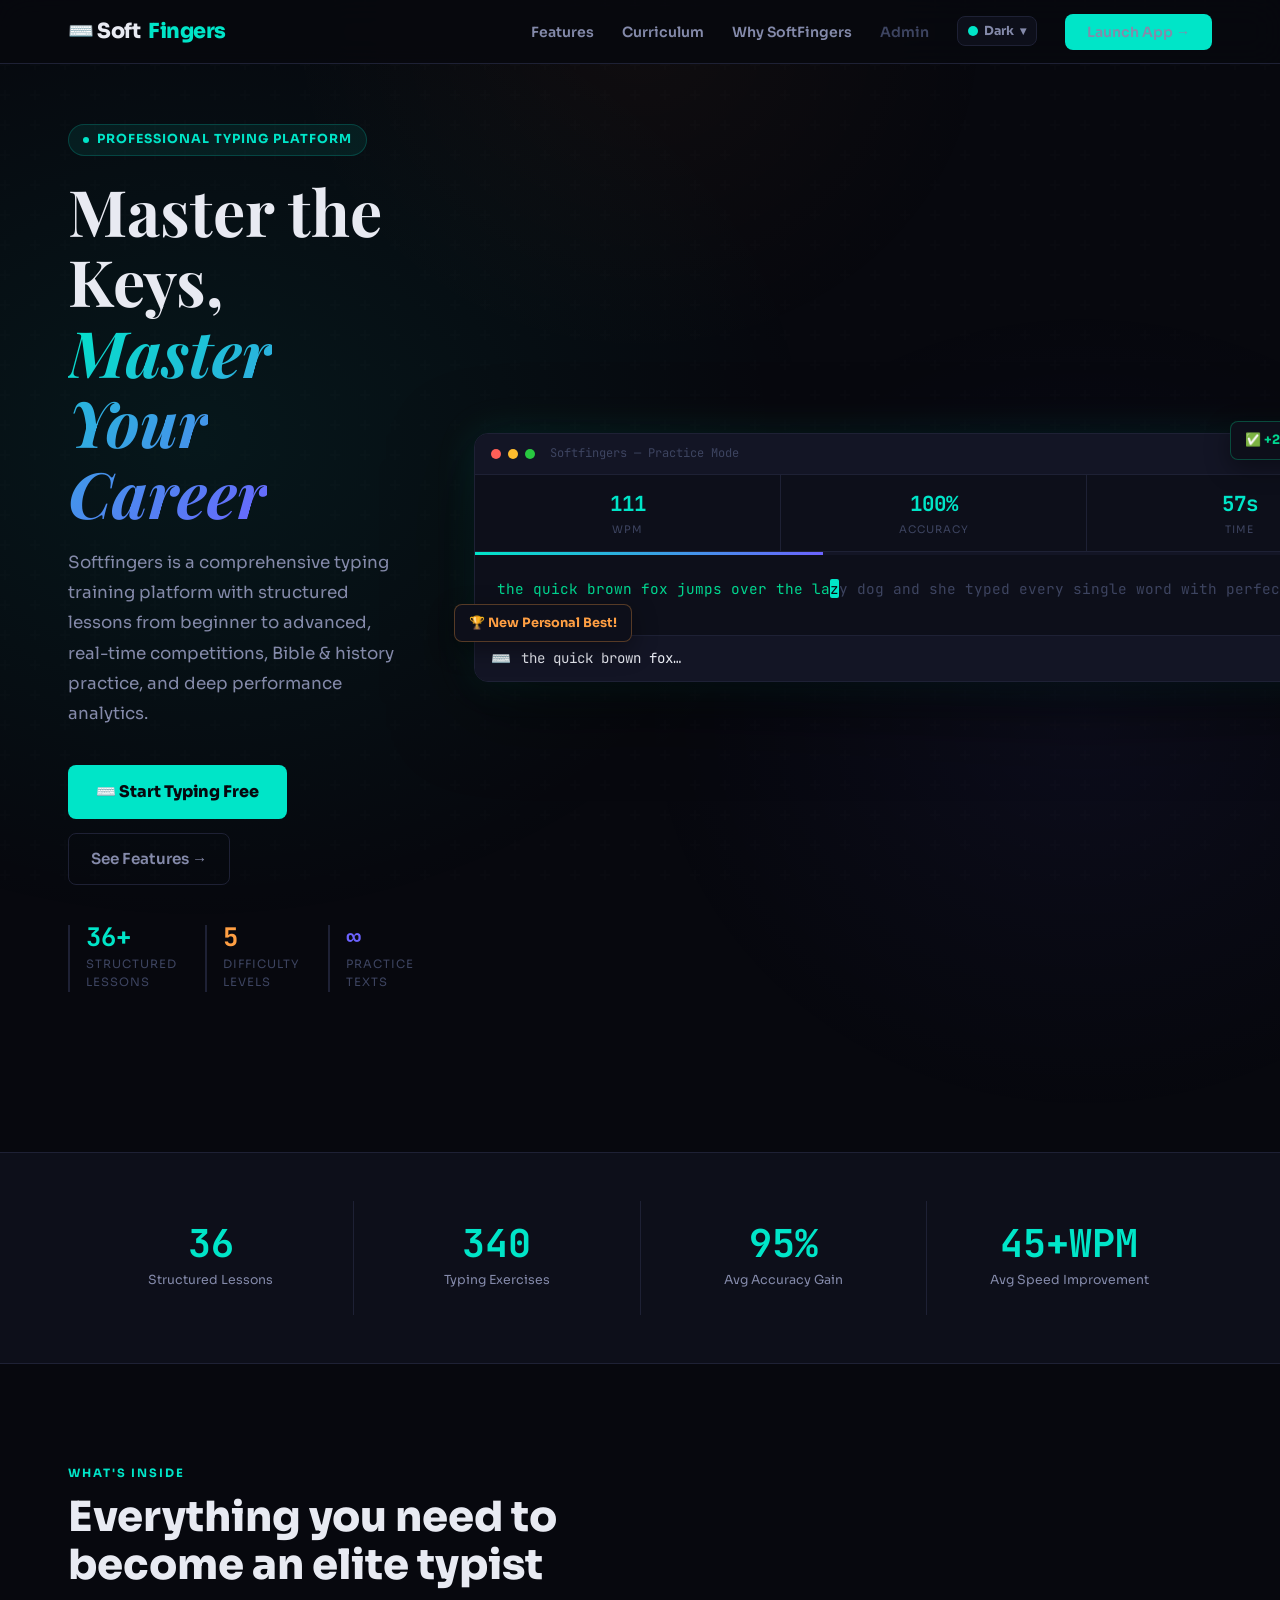
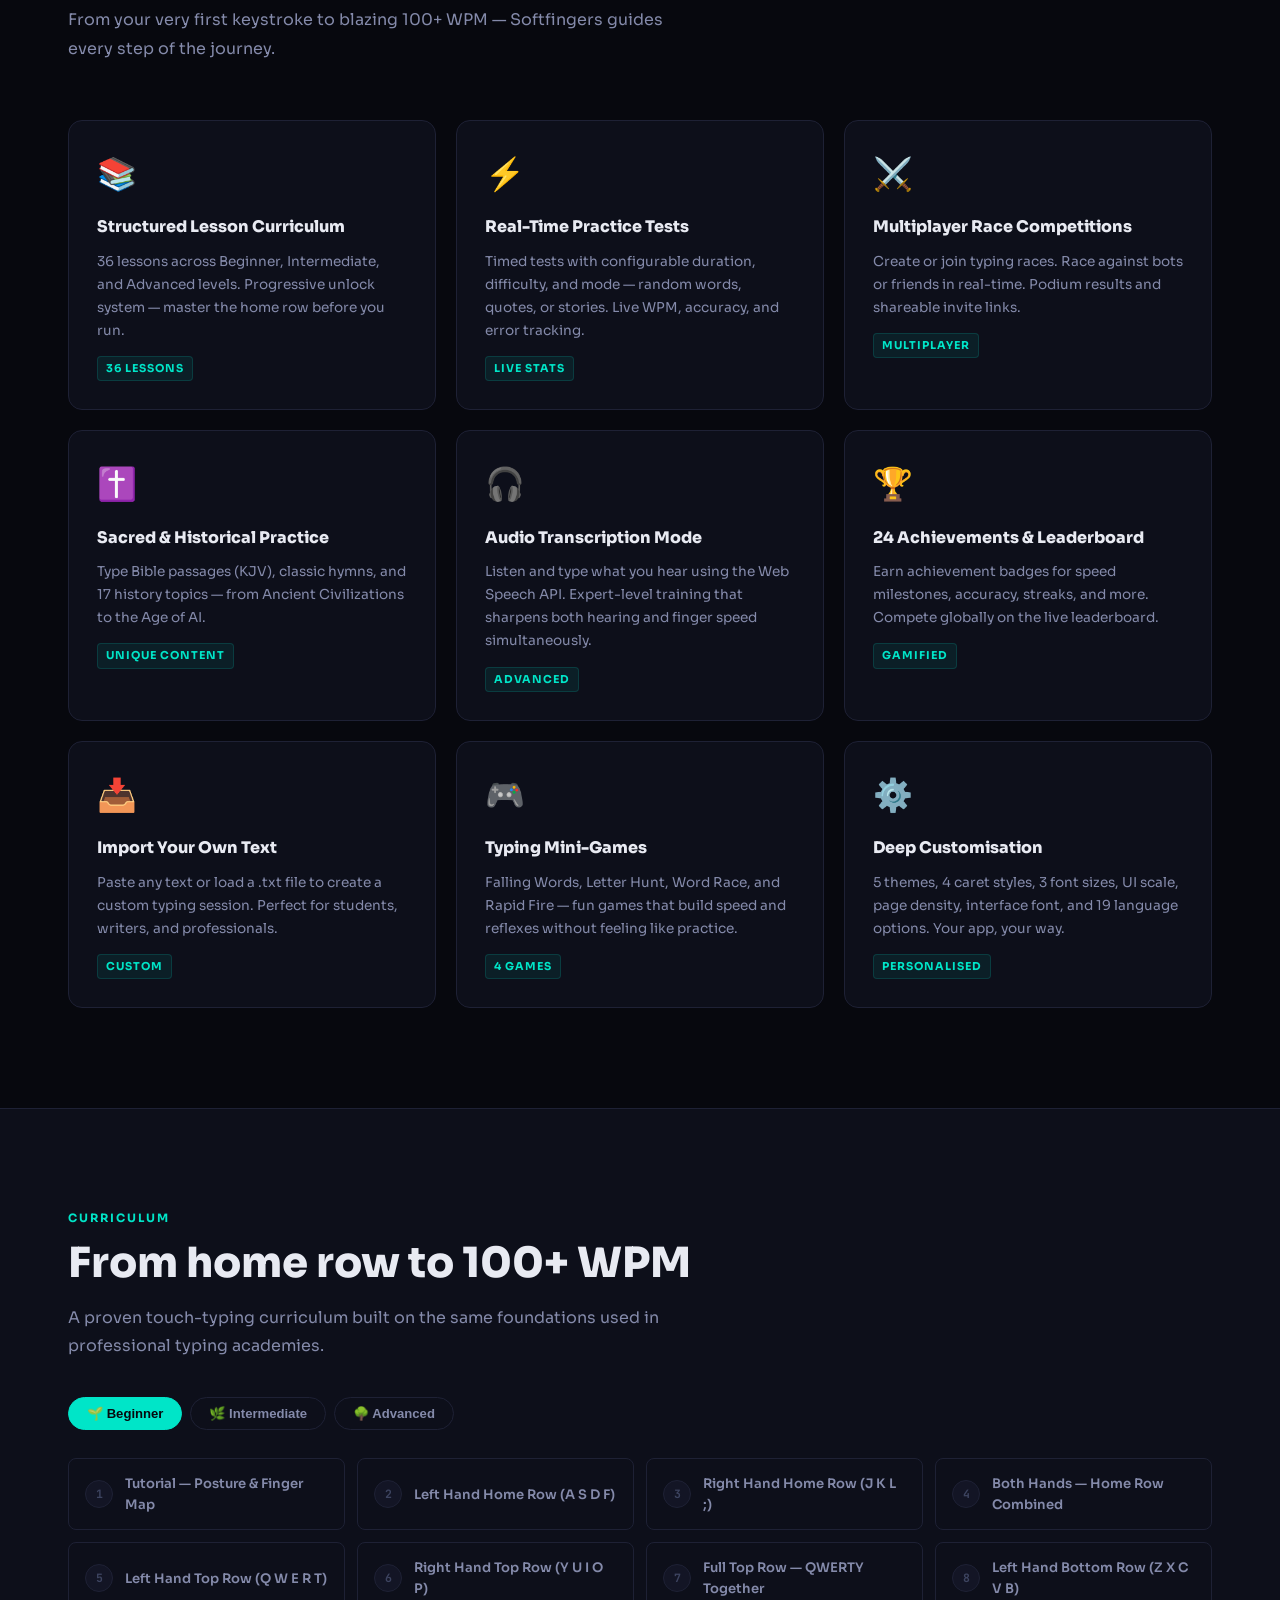
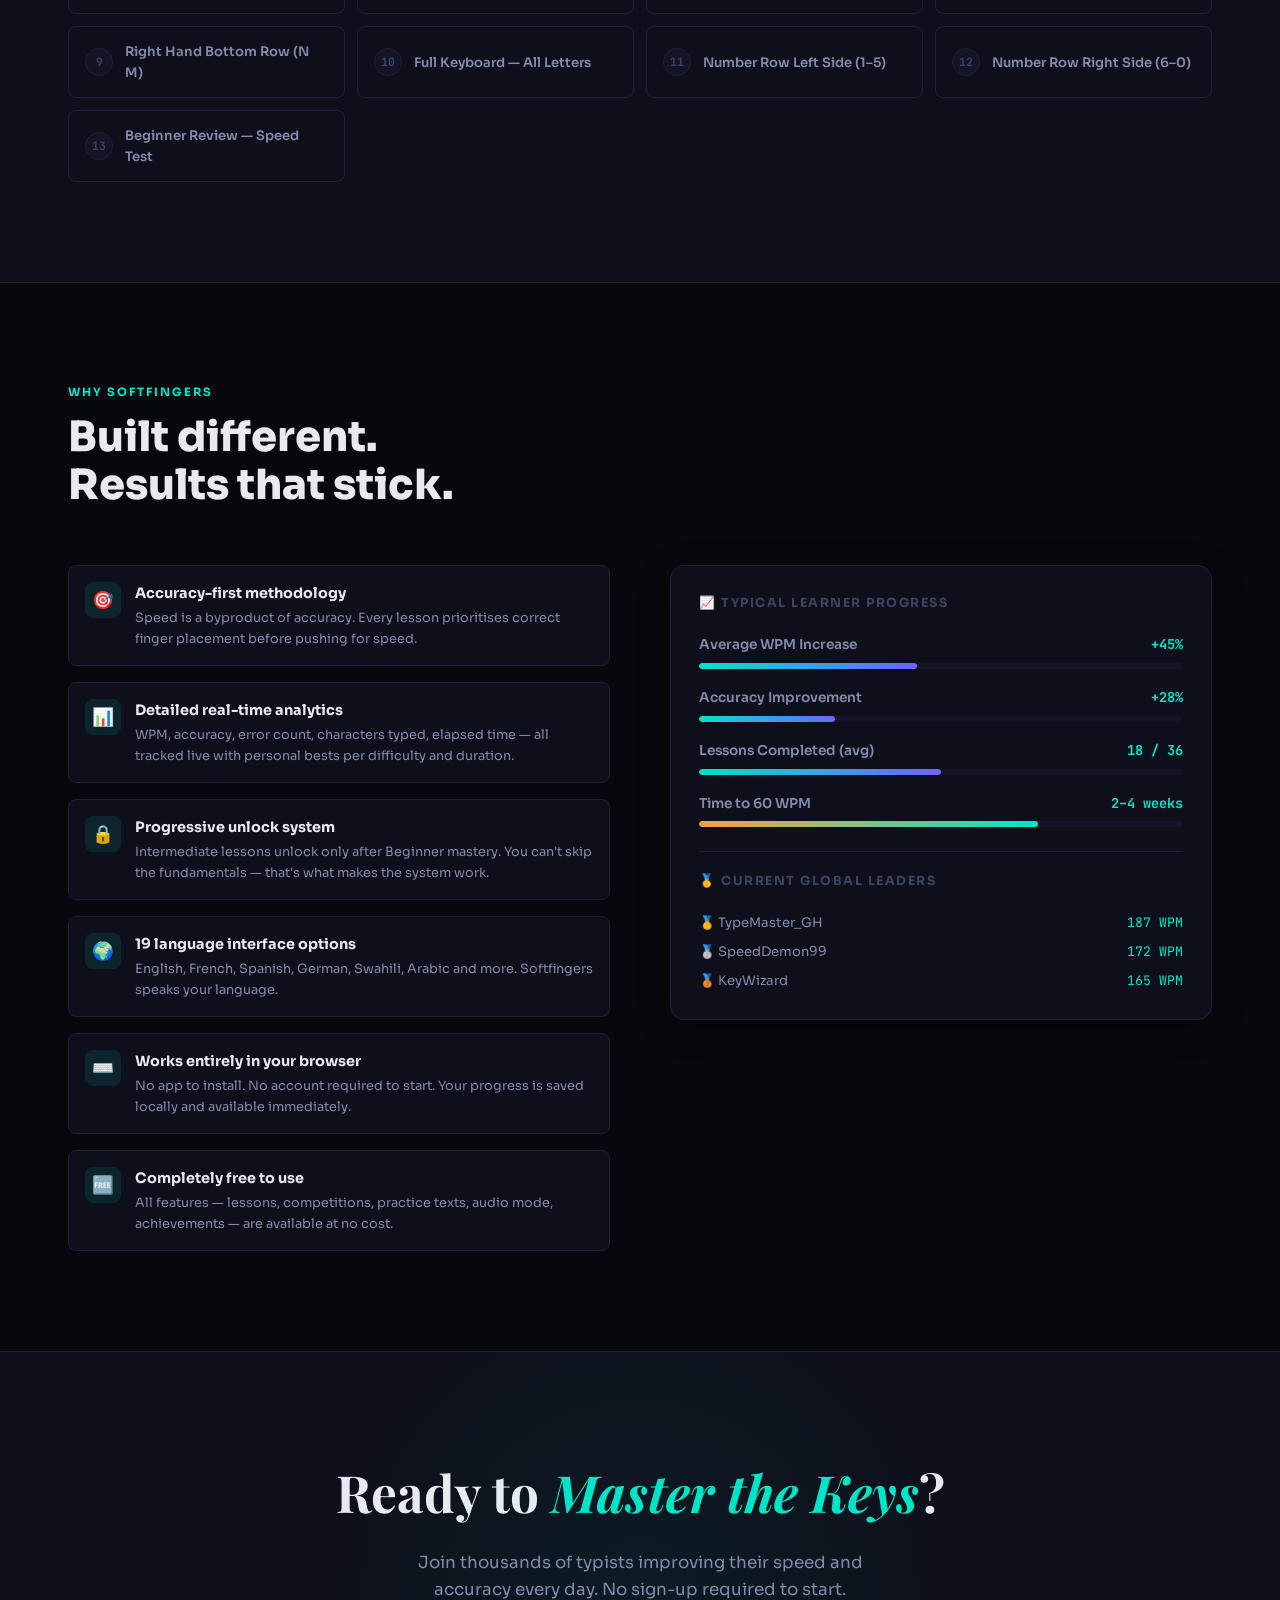
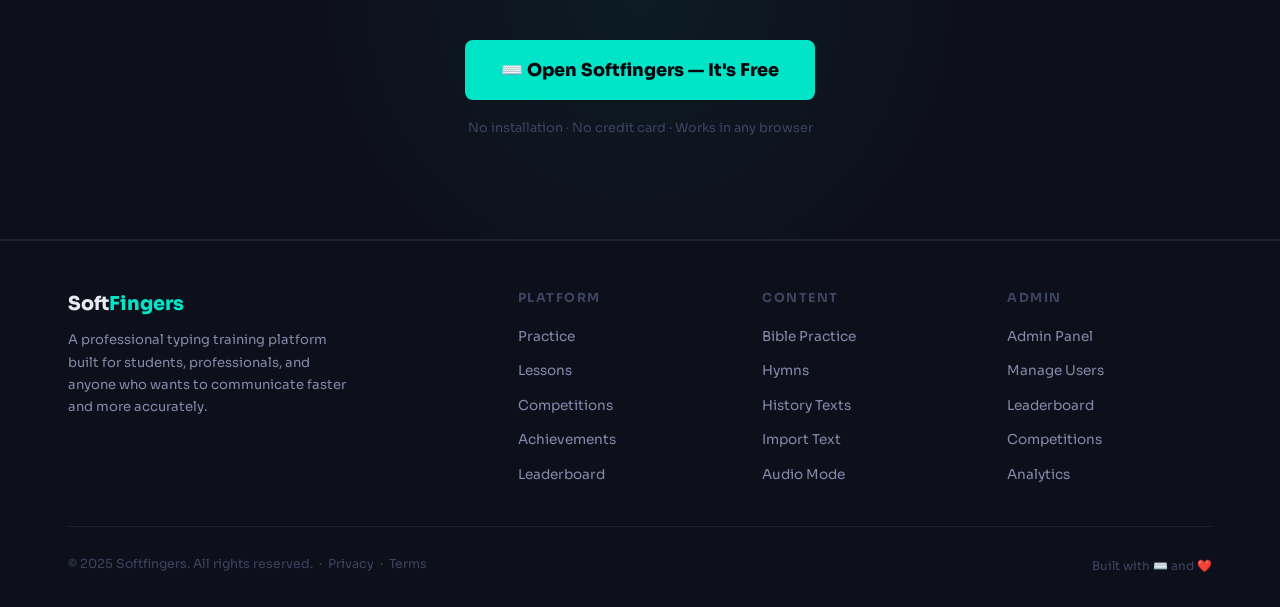
==== index.html @ f578245c "update index.html" ====
<!DOCTYPE html>
<html lang="en">
<head>
<meta charset="UTF-8">
<meta name="viewport" content="width=device-width, initial-scale=1.0">
<title>Softfingers — Master the Keys</title>
<meta name="description" content="Softfingers is a professional typing training platform with structured lessons, real-time competitions, Bible and history practice, and detailed analytics.">
<link rel="preconnect" href="https://fonts.googleapis.com">
<link rel="preconnect" href="https://fonts.gstatic.com" crossorigin>
<link href="https://fonts.googleapis.com/css2?family=JetBrains+Mono:wght@300;400;700&family=Sora:wght@300;400;600;700;800;900&family=Playfair+Display:ital,wght@0,700;1,700&display=swap" rel="stylesheet">

 <!-- Social sharing -->
  <meta property="og:title" content="SoftFingers - Professional Typing Assessment Platform">
  <meta property="og:description" content="Softfingers is a professional typing training platform with structured lessons, real-time competitions, Bible and history practice, and detailed analytics.">
  <meta property="og:type" content="website">
  <meta property="og:url" content="https://softfingers-typing.web.app/">
<style>
/* ── Reset & Variables ── */
*, *::before, *::after { box-sizing: border-box; margin: 0; padding: 0; }

:root {
  --bg:       #07080e;
  --bg2:      #0d0f1a;
  --bg3:      #131525;
  --border:   #1e2135;
  --text:     #e8eaf2;
  --text2:    #848aaa;
  --text3:    #3d4460;
  --accent:   #00e5c8;
  --accent2:  #ff9f43;
  --accent3:  #6c63ff;
  --danger:   #ff5f7e;
  --success:  #00d68f;
  --font-ui:  'Sora', sans-serif;
  --font-mono:'JetBrains Mono', monospace;
  --font-disp:'Playfair Display', serif;
  --radius:   14px;
  --radius-sm:8px;
  --glow:     0 0 40px rgba(0,229,200,.12);
  --glow2:    0 0 40px rgba(255,159,67,.12);
}
[data-theme="light"] {
  --bg:#f4f5fb; --bg2:#ffffff; --bg3:#eceef8; --border:#d0d4e8;
  --text:#1a1d2e; --text2:#4a5068; --text3:#9098b8;
  --accent:#00b3a0; --accent2:#e07800; --accent3:#5048cc;
  --glow:0 0 40px rgba(0,179,160,.1);
}
[data-theme="ocean"] {
  --bg:#020d1a; --bg2:#041428; --bg3:#071e38; --border:#0f3560;
  --text:#c8e6ff; --text2:#6ea8d8; --text3:#2e6090;
  --accent:#00cfff; --accent2:#ff7e00; --accent3:#7c3aed;
  --glow:0 0 40px rgba(0,207,255,.15);
}
[data-theme="ember"] {
  --bg:#0f0806; --bg2:#1a0f0a; --bg3:#251510; --border:#3d2218;
  --text:#f5e8d8; --text2:#b8907a; --text3:#6b4535;
  --accent:#ff6b35; --accent2:#ffd166; --accent3:#c77dff;
  --glow:0 0 40px rgba(255,107,53,.15);
}
[data-theme="forest"] {
  --bg:#050d08; --bg2:#0b1810; --bg3:#112218; --border:#1a3825;
  --text:#d8f0e0; --text2:#7aab88; --text3:#3a6645;
  --accent:#39d96a; --accent2:#ffd166; --accent3:#6c63ff;
  --glow:0 0 40px rgba(57,217,106,.12);
}

html { scroll-behavior: smooth; }

body {
  font-family: var(--font-ui);
  background: var(--bg);
  color: var(--text);
  line-height: 1.6;
  overflow-x: hidden;
  /* Ensure body is always visible */
  opacity: 1;
  transition: background .3s, color .3s;
}

/* ── Grid noise texture ── */
body::before {
  content: '';
  position: fixed;
  inset: 0;
  background-image: url("data:image/svg+xml,%3Csvg width='60' height='60' viewBox='0 0 60 60' xmlns='http://www.w3.org/2000/svg'%3E%3Cg fill='none' fill-rule='evenodd'%3E%3Cg fill='%23ffffff' fill-opacity='0.012'%3E%3Cpath d='M36 34v-4h-2v4h-4v2h4v4h2v-4h4v-2h-4zm0-30V0h-2v4h-4v2h4v4h2V6h4V4h-4zM6 34v-4H4v4H0v2h4v4h2v-4h4v-2H6zM6 4V0H4v4H0v2h4v4h2V6h4V4H6z'/%3E%3C/g%3E%3C/g%3E%3C/svg%3E");
  pointer-events: none;
  z-index: 0;
}

/* ── Utility ── */
.container { max-width: 1200px; margin: 0 auto; padding: 0 28px; position: relative; z-index: 1; }
.accent  { color: var(--accent); }
.accent2 { color: var(--accent2); }
.accent3 { color: var(--accent3); }
.mono    { font-family: var(--font-mono); }

/* ── Theme Switcher ── */
.theme-switcher { position: relative; display: flex; align-items: center; }
.theme-switcher-btn {
  display: flex; align-items: center; gap: 6px;
  padding: 6px 10px;
  border-radius: var(--radius-sm);
  border: 1px solid var(--border);
  background: var(--bg2);
  color: var(--text2);
  font-family: var(--font-ui);
  font-size: .78rem; font-weight: 700;
  cursor: pointer; transition: all .2s;
}
.theme-switcher-btn:hover { border-color: var(--accent); color: var(--accent); }
.theme-switcher-dot { width: 10px; height: 10px; border-radius: 50%; background: var(--accent); transition: background .3s; }
.theme-dropdown {
  position: absolute; top: calc(100% + 8px); right: 0;
  background: var(--bg2); border: 1px solid var(--border);
  border-radius: var(--radius); padding: 8px;
  display: none; flex-direction: column; gap: 4px;
  min-width: 150px; box-shadow: 0 16px 40px rgba(0,0,0,.5); z-index: 9999;
}
.theme-dropdown.open { display: flex; }
.theme-option {
  display: flex; align-items: center; gap: 10px;
  padding: 8px 10px; border-radius: var(--radius-sm);
  cursor: pointer; font-size: .82rem; font-weight: 600;
  color: var(--text2); transition: all .15s; border: 1px solid transparent;
}
.theme-option:hover { background: var(--bg3); color: var(--text); }
.theme-option.active { background: rgba(0,229,200,.08); border-color: rgba(0,229,200,.2); color: var(--accent); }
.theme-option-swatch { width: 20px; height: 20px; border-radius: 50%; flex-shrink: 0; border: 2px solid rgba(255,255,255,.1); }

/* ── NAV ── */
nav {
  position: fixed; top: 0; left: 0; right: 0; z-index: 1000;
  height: 64px;
  background: rgba(7,8,14,.88);
  backdrop-filter: blur(16px);
  border-bottom: 1px solid var(--border);
  display: flex; align-items: center;
  transition: background .3s;
}
[data-theme="light"] nav { background: rgba(244,245,251,.9); }

.nav-inner {
  max-width: 1200px; margin: 0 auto; padding: 0 28px;
  width: 100%; display: flex; align-items: center; justify-content: space-between;
}
.nav-logo {
  font-size: 1.3rem; font-weight: 800; letter-spacing: -.5px;
  display: flex; align-items: center; gap: 8px;
  text-decoration: none; color: var(--text);
}
.nav-logo span { color: var(--accent); }
.nav-links { display: flex; align-items: center; gap: 28px; list-style: none; }
.nav-links a { color: var(--text2); text-decoration: none; font-size: .88rem; font-weight: 600; transition: color .2s; }
.nav-links a:hover { color: var(--accent); }
.btn-launch {
  background: var(--accent); color: #07080e;
  border: none; border-radius: var(--radius-sm);
  padding: 9px 22px; font-family: var(--font-ui);
  font-size: .88rem; font-weight: 800;
  cursor: pointer; text-decoration: none;
  transition: all .2s; white-space: nowrap;
}
.btn-launch:hover { background: #00ffdf; box-shadow: 0 0 24px rgba(0,229,200,.4); transform: translateY(-1px); }
.nav-toggle {
  display: none; background: none; border: none;
  color: var(--text); font-size: 1.4rem; cursor: pointer; padding: 6px;
}

/* ── HERO ── */
.hero {
  min-height: 100vh; display: flex; align-items: center;
  padding-top: 64px; position: relative; overflow: hidden;
}
.hero::before {
  content: ''; position: absolute; inset: -100px;
  background:
    radial-gradient(ellipse 70% 60% at 20% 40%, rgba(0,229,200,.07) 0%, transparent 60%),
    radial-gradient(ellipse 50% 50% at 80% 60%, rgba(108,99,255,.06) 0%, transparent 60%),
    radial-gradient(ellipse 40% 40% at 50% 10%, rgba(255,159,67,.04) 0%, transparent 60%);
  animation: gradientShift 12s ease-in-out infinite alternate;
  pointer-events: none;
}
@keyframes gradientShift {
  from { transform: scale(1) translate(0,0); }
  to   { transform: scale(1.1) translate(-2%, 2%); }
}
.hero-content { display: grid; grid-template-columns: 1fr 1fr; gap: 60px; align-items: center; padding: 60px 0; }

.hero-eyebrow {
  display: inline-flex; align-items: center; gap: 8px;
  background: rgba(0,229,200,.08); border: 1px solid rgba(0,229,200,.2);
  border-radius: 20px; padding: 5px 14px;
  font-size: .78rem; font-weight: 700; color: var(--accent);
  letter-spacing: 1px; text-transform: uppercase; margin-bottom: 20px;
}
.hero-eyebrow span { width: 6px; height: 6px; border-radius: 50%; background: var(--accent); animation: pulse 1.5s ease-in-out infinite; }
@keyframes pulse { 0%,100%{opacity:1;transform:scale(1)} 50%{opacity:.5;transform:scale(.7)} }

.hero-title {
  font-family: var(--font-disp); font-size: clamp(2.6rem, 5vw, 4.2rem);
  font-weight: 700; line-height: 1.1; color: var(--text); margin-bottom: 20px;
}
.hero-title em {
  font-style: italic;
  background: linear-gradient(135deg, var(--accent), var(--accent3));
  -webkit-background-clip: text; -webkit-text-fill-color: transparent;
  background-clip: text;
}
.hero-desc { font-size: 1.05rem; color: var(--text2); line-height: 1.8; max-width: 480px; margin-bottom: 36px; }

.hero-actions { display: flex; align-items: center; gap: 14px; flex-wrap: wrap; }
.btn-primary {
  display: inline-flex; align-items: center; gap: 8px;
  background: var(--accent); color: #07080e;
  border-radius: var(--radius-sm); padding: 14px 28px;
  font-family: var(--font-ui); font-size: 1rem; font-weight: 800;
  cursor: pointer; text-decoration: none; transition: all .2s;
  border: none; white-space: nowrap;
}
.btn-primary:hover { background: #00ffdf; box-shadow: 0 0 32px rgba(0,229,200,.35); transform: translateY(-2px); }
.btn-outline {
  display: inline-flex; align-items: center; gap: 8px;
  background: transparent; color: var(--text2);
  border: 1px solid var(--border); border-radius: var(--radius-sm);
  padding: 13px 22px; font-family: var(--font-ui); font-size: .95rem; font-weight: 600;
  cursor: pointer; text-decoration: none; transition: all .2s;
}
.btn-outline:hover { border-color: var(--accent); color: var(--accent); background: rgba(0,229,200,.04); }

.hero-stats { display: flex; gap: 28px; margin-top: 40px; }
.hstat { border-left: 2px solid var(--border); padding-left: 16px; }
.hstat-num { font-family: var(--font-mono); font-size: 1.6rem; font-weight: 700; color: var(--accent); line-height: 1; }
.hstat-lbl { font-size: .72rem; color: var(--text3); text-transform: uppercase; letter-spacing: 1px; margin-top: 4px; }

/* Hero demo card */
.hero-demo { position: relative; }
.demo-card {
  background: var(--bg2); border: 1px solid var(--border);
  border-radius: var(--radius); overflow: hidden;
  box-shadow: 0 24px 80px rgba(0,0,0,.5), var(--glow);
}
.demo-bar { background: var(--bg3); border-bottom: 1px solid var(--border); padding: 10px 16px; display: flex; align-items: center; gap: 7px; }
.demo-dot { width: 10px; height: 10px; border-radius: 50%; }
.demo-dot:nth-child(1) { background: #ff5f57; }
.demo-dot:nth-child(2) { background: #febc2e; }
.demo-dot:nth-child(3) { background: #28c840; }
.demo-title { margin-left: 8px; font-size: .75rem; color: var(--text3); font-family: var(--font-mono); }
.demo-stats { display: grid; grid-template-columns: repeat(3, 1fr); gap: 1px; background: var(--border); border-bottom: 1px solid var(--border); }
.demo-stat { background: var(--bg2); padding: 12px 16px; text-align: center; }
.demo-stat-val { font-family: var(--font-mono); font-size: 1.3rem; font-weight: 700; color: var(--accent); }
.demo-stat-lbl { font-size: .65rem; text-transform: uppercase; letter-spacing: 1px; color: var(--text3); margin-top: 2px; }
.demo-text { padding: 20px 22px 8px; font-family: var(--font-mono); font-size: .9rem; line-height: 1.9; color: var(--text3); min-height: 80px; }
.ch-correct { color: var(--success); }
.ch-wrong   { color: var(--danger); text-decoration: underline; }
.ch-cursor  { color: var(--bg); background: var(--accent); border-radius: 2px; animation: blink .75s step-end infinite; }
@keyframes blink { 0%,100%{opacity:1} 50%{opacity:0} }
.demo-input-row { display: flex; align-items: center; gap: 10px; padding: 10px 16px; background: var(--bg3); border-top: 1px solid var(--border); }
.demo-input-box { flex: 1; background: transparent; border: none; font-family: var(--font-mono); font-size: .88rem; color: var(--text); outline: none; }
.demo-progress { height: 3px; background: var(--bg3); }
.demo-progress-fill { height: 100%; background: linear-gradient(90deg, var(--accent), var(--accent3)); transition: width 1.2s cubic-bezier(.4,0,.2,1); }

/* Floating badges */
.badge-float {
  position: absolute; background: var(--bg2); border: 1px solid var(--border);
  border-radius: var(--radius-sm); padding: 8px 14px;
  display: flex; align-items: center; gap: 8px;
  font-size: .8rem; font-weight: 700; box-shadow: 0 8px 24px rgba(0,0,0,.4);
  animation: floatBadge 3s ease-in-out infinite;
}
.badge-float:nth-child(2) { animation-delay: 1s; animation-direction: reverse; }
@keyframes floatBadge { 0%,100%{transform:translateY(0)} 50%{transform:translateY(-8px)} }
.badge-float-1 { top: -12px; right: -16px; border-color: rgba(0,214,143,.3); color: var(--success); }
.badge-float-2 { bottom: 40px; left: -20px; border-color: rgba(255,159,67,.3); color: var(--accent2); }

/* ── SECTION COMMON ── */
section { padding: 100px 0; position: relative; z-index: 1; }
.section-eyebrow { font-size: .72rem; font-weight: 700; letter-spacing: 2px; text-transform: uppercase; color: var(--accent); margin-bottom: 12px; }
.section-title { font-size: clamp(1.8rem, 3.5vw, 2.6rem); font-weight: 800; color: var(--text); margin-bottom: 16px; line-height: 1.15; }
.section-desc { font-size: 1rem; color: var(--text2); max-width: 600px; line-height: 1.8; }

/* ── STATS BAND ── */
.stats-band { background: var(--bg2); border-top: 1px solid var(--border); border-bottom: 1px solid var(--border); padding: 48px 0; }
.stats-grid { display: grid; grid-template-columns: repeat(4, 1fr); gap: 1px; background: var(--border); }
.stat-block { background: var(--bg2); padding: 24px 32px; text-align: center; }
.stat-block-num { font-family: var(--font-mono); font-size: 2.4rem; font-weight: 700; color: var(--accent); line-height: 1; }
.stat-block-lbl { font-size: .78rem; color: var(--text2); margin-top: 8px; }

/* ── FEATURES ── */
.features-grid { display: grid; grid-template-columns: repeat(3, 1fr); gap: 20px; }
.feature-card {
  background: var(--bg2); border: 1px solid var(--border);
  border-radius: var(--radius); padding: 28px;
  position: relative; overflow: hidden;
  transition: border-color .2s, transform .2s, box-shadow .2s;
}
.feature-card::before { content: ''; position: absolute; top: 0; left: 0; right: 0; height: 2px; opacity: 0; transition: opacity .2s; }
.feature-card:hover { border-color: rgba(0,229,200,.3); transform: translateY(-4px); box-shadow: 0 16px 48px rgba(0,0,0,.4), var(--glow); }
.feature-card:hover::before { opacity: 1; background: linear-gradient(90deg, var(--accent), var(--accent3)); }
.feature-icon { font-size: 2rem; margin-bottom: 14px; display: block; }
.feature-title { font-size: 1rem; font-weight: 800; color: var(--text); margin-bottom: 10px; }
.feature-desc  { font-size: .85rem; color: var(--text2); line-height: 1.7; }
.feature-tag {
  display: inline-block; margin-top: 14px; font-size: .68rem; font-weight: 700;
  letter-spacing: 1px; text-transform: uppercase; color: var(--accent);
  background: rgba(0,229,200,.08); border: 1px solid rgba(0,229,200,.15);
  border-radius: 4px; padding: 3px 8px;
}

/* ── WHY SECTION ── */
.why-grid { display: grid; grid-template-columns: 1fr 1fr; gap: 60px; align-items: start; margin-top: 56px; }
.why-list { list-style: none; display: flex; flex-direction: column; gap: 16px; }
.why-item { display: flex; align-items: flex-start; gap: 14px; padding: 16px; background: var(--bg2); border: 1px solid var(--border); border-radius: var(--radius-sm); transition: border-color .2s; }
.why-item:hover { border-color: rgba(0,229,200,.25); }
.why-icon { width: 36px; height: 36px; border-radius: 8px; display: flex; align-items: center; justify-content: center; font-size: 1.1rem; flex-shrink: 0; background: rgba(0,229,200,.1); }
.why-item-title { font-size: .9rem; font-weight: 700; color: var(--text); margin-bottom: 3px; }
.why-item-desc  { font-size: .8rem; color: var(--text2); line-height: 1.6; }

.perf-card { background: var(--bg2); border: 1px solid var(--border); border-radius: var(--radius); padding: 28px; box-shadow: 0 8px 32px rgba(0,0,0,.3); }
.perf-title { font-size: .78rem; font-weight: 700; text-transform: uppercase; letter-spacing: 1.5px; color: var(--text3); margin-bottom: 20px; }
.perf-metric { margin-bottom: 18px; }
.perf-metric-header { display: flex; justify-content: space-between; align-items: center; margin-bottom: 7px; font-size: .85rem; color: var(--text2); font-weight: 600; }
.perf-metric-val { font-family: var(--font-mono); color: var(--accent); font-weight: 700; }
.perf-bar-bg { height: 6px; background: var(--bg3); border-radius: 3px; overflow: hidden; }
.perf-bar-fill { height: 100%; border-radius: 3px; background: linear-gradient(90deg, var(--accent), var(--accent3)); animation: growBar 1.5s cubic-bezier(.4,0,.2,1) forwards; }
@keyframes growBar { from { width: 0 !important; } }

/* ── CURRICULUM ── */
.curriculum-tabs { display: flex; gap: 8px; margin-bottom: 28px; flex-wrap: wrap; }
.ctab { padding: 8px 18px; border-radius: 20px; border: 1px solid var(--border); background: var(--bg2); color: var(--text2); font-size: .82rem; font-weight: 700; cursor: pointer; transition: all .2s; }
.ctab.active { background: var(--accent); border-color: var(--accent); color: #07080e; }
.ctab:hover:not(.active) { border-color: var(--accent); color: var(--accent); }
.curriculum-grid { display: grid; grid-template-columns: repeat(auto-fill, minmax(220px, 1fr)); gap: 12px; }
.curriculum-item { background: var(--bg2); border: 1px solid var(--border); border-radius: var(--radius-sm); padding: 14px 16px; display: flex; align-items: center; gap: 12px; transition: border-color .15s; }
.curriculum-item:hover { border-color: rgba(0,229,200,.25); }
.ci-num { width: 28px; height: 28px; border-radius: 50%; background: var(--bg3); border: 1px solid var(--border); display: flex; align-items: center; justify-content: center; font-family: var(--font-mono); font-size: .72rem; font-weight: 700; color: var(--text3); flex-shrink: 0; }
.ci-text { font-size: .82rem; color: var(--text2); font-weight: 600; }
.ci-tag { margin-left: auto; font-size: .65rem; padding: 2px 7px; border-radius: 4px; background: var(--bg3); color: var(--text3); flex-shrink: 0; }
.ci-tag.audio { background: rgba(0,229,200,.1); color: var(--accent); }
.ci-tag.game  { background: rgba(108,99,255,.1); color: var(--accent3); }

/* ── CTA ── */
.cta-section { background: var(--bg2); border-top: 1px solid var(--border); border-bottom: 1px solid var(--border); padding: 100px 0; text-align: center; position: relative; overflow: hidden; }
.cta-section::before { content: ''; position: absolute; top: 50%; left: 50%; transform: translate(-50%,-50%); width: 700px; height: 700px; border-radius: 50%; background: radial-gradient(ellipse, rgba(0,229,200,.06) 0%, transparent 70%); pointer-events: none; }
.cta-title { font-family: var(--font-disp); font-size: clamp(2rem, 4vw, 3.2rem); font-weight: 700; margin-bottom: 16px; position: relative; }
.cta-desc { font-size: 1.05rem; color: var(--text2); max-width: 500px; margin: 0 auto 36px; }

/* ── FOOTER ── */
footer { background: var(--bg2); border-top: 1px solid var(--border); padding: 48px 0 32px; position: relative; z-index: 1; }
.footer-inner { display: grid; grid-template-columns: 2fr 1fr 1fr 1fr; gap: 40px; }
.footer-brand-name { font-size: 1.2rem; font-weight: 800; color: var(--text); margin-bottom: 10px; }
.footer-brand-name span { color: var(--accent); }
.footer-brand-desc { font-size: .82rem; color: var(--text2); line-height: 1.7; max-width: 280px; }
.footer-col h4 { font-size: .78rem; font-weight: 700; text-transform: uppercase; letter-spacing: 1.5px; color: var(--text3); margin-bottom: 14px; }
.footer-links { list-style: none; display: flex; flex-direction: column; gap: 9px; }
.footer-links a { color: var(--text2); text-decoration: none; font-size: .85rem; transition: color .2s; }
.footer-links a:hover { color: var(--accent); }
.footer-bottom { display: flex; align-items: center; justify-content: space-between; padding-top: 28px; margin-top: 40px; border-top: 1px solid var(--border); font-size: .78rem; color: var(--text3); }
.footer-copy a { color: var(--text3); text-decoration: none; }
.footer-copy a:hover { color: var(--accent); }

/* ── SCROLL REVEAL ──
   IMPORTANT: starts visible by default (opacity:1) and only animates
   when JS is confirmed running. This prevents content staying hidden
   if JS errors occur or IntersectionObserver fires too early. */
.reveal { opacity: 1; transform: none; transition: opacity .6s ease, transform .6s ease; }
.js-reveal { opacity: 0; transform: translateY(24px); }
.js-reveal.visible { opacity: 1; transform: none; }

/* ── RESPONSIVE ── */
@media(max-width: 1024px) {
  .features-grid { grid-template-columns: repeat(2, 1fr); }
  .footer-inner { grid-template-columns: 1fr 1fr; }
}
@media(max-width: 768px) {
  .hero-content { grid-template-columns: 1fr; gap: 40px; }
  .hero-demo { display: none; }
  .hero-stats { gap: 18px; }
  .hstat-num { font-size: 1.3rem; }
  .stats-grid { grid-template-columns: repeat(2, 1fr); }
  .features-grid { grid-template-columns: 1fr; }
  .why-grid { grid-template-columns: 1fr; }
  .footer-inner { grid-template-columns: 1fr; }
  .footer-bottom { flex-direction: column; gap: 8px; text-align: center; }
  .nav-links { display: none; }
  .nav-toggle { display: block; }
  .nav-links.open {
    display: flex; flex-direction: column;
    position: absolute; top: 64px; left: 0; right: 0;
    background: rgba(7,8,14,.96);
    backdrop-filter: blur(16px);
    border-bottom: 1px solid var(--border);
    padding: 20px 28px; gap: 16px; z-index: 999;
  }
  [data-theme="light"] .nav-links.open { background: rgba(244,245,251,.96); }
}
</style>
</head>
<body>

<!-- NAV -->
<nav>
  <div class="nav-inner">
    <a href="#" class="nav-logo">⌨️ Soft<span>Fingers</span></a>
    <ul class="nav-links" id="nav-links">
      <li><a href="#features">Features</a></li>
      <li><a href="#curriculum">Curriculum</a></li>
      <li><a href="#why">Why SoftFingers</a></li>
      <li><a href="admin.html" style="color:var(--text3)">Admin</a></li>
      <li>
        <div class="theme-switcher" id="theme-switcher">
          <button class="theme-switcher-btn" id="theme-btn" title="Change theme">
            <div class="theme-switcher-dot" id="theme-dot"></div>
            <span id="theme-label">Dark</span> ▾
          </button>
          <div class="theme-dropdown" id="theme-dropdown">
            <div class="theme-option active" data-theme="dark">
              <div class="theme-option-swatch" style="background:linear-gradient(135deg,#08090f,#00e5c8)"></div> Dark
            </div>
            <div class="theme-option" data-theme="light">
              <div class="theme-option-swatch" style="background:linear-gradient(135deg,#f4f5fb,#00b3a0)"></div> Light
            </div>
            <div class="theme-option" data-theme="ocean">
              <div class="theme-option-swatch" style="background:linear-gradient(135deg,#020d1a,#00cfff)"></div> Ocean
            </div>
            <div class="theme-option" data-theme="ember">
              <div class="theme-option-swatch" style="background:linear-gradient(135deg,#0f0806,#ff6b35)"></div> Ember
            </div>
            <div class="theme-option" data-theme="forest">
              <div class="theme-option-swatch" style="background:linear-gradient(135deg,#050d08,#39d96a)"></div> Forest
            </div>
          </div>
        </div>
      </li>
      <li><a href="softfingers-main.html" class="btn-launch">Launch App →</a></li>
    </ul>
    <button class="nav-toggle" id="nav-toggle" aria-label="Menu">☰</button>
  </div>
</nav>

<!-- HERO -->
<section class="hero">
  <div class="container">
    <div class="hero-content">
      <div>
        <div class="hero-eyebrow"><span></span>Professional Typing Platform</div>
        <h1 class="hero-title">
          Master the Keys,<br>
          <em>Master Your Career</em>
        </h1>
        <p class="hero-desc">
          Softfingers is a comprehensive typing training platform with structured lessons from beginner to advanced, real-time competitions, Bible &amp; history practice, and deep performance analytics.
        </p>
        <div class="hero-actions">
          <a href="softfingers-main.html" class="btn-primary">⌨️ Start Typing Free</a>
          <a href="#features" class="btn-outline">See Features →</a>
        </div>
        <div class="hero-stats">
          <div class="hstat"><div class="hstat-num accent">36+</div><div class="hstat-lbl">Structured Lessons</div></div>
          <div class="hstat"><div class="hstat-num" style="color:var(--accent2)">5</div><div class="hstat-lbl">Difficulty Levels</div></div>
          <div class="hstat"><div class="hstat-num" style="color:var(--accent3)">∞</div><div class="hstat-lbl">Practice Texts</div></div>
        </div>
      </div>
      <div class="hero-demo">
        <div class="badge-float badge-float-1">✅ +24 WPM this week</div>
        <div class="badge-float badge-float-2">🏆 New Personal Best!</div>
        <div class="demo-card">
          <div class="demo-bar">
            <div class="demo-dot"></div><div class="demo-dot"></div><div class="demo-dot"></div>
            <span class="demo-title">Softfingers — Practice Mode</span>
          </div>
          <div class="demo-stats">
            <div class="demo-stat"><div class="demo-stat-val" id="d-wpm">0</div><div class="demo-stat-lbl">WPM</div></div>
            <div class="demo-stat"><div class="demo-stat-val" id="d-acc">100%</div><div class="demo-stat-lbl">Accuracy</div></div>
            <div class="demo-stat"><div class="demo-stat-val" id="d-time">1:00</div><div class="demo-stat-lbl">Time</div></div>
          </div>
          <div class="demo-progress"><div class="demo-progress-fill" id="d-prog" style="width:0%"></div></div>
          <div class="demo-text" id="d-text"></div>
          <div class="demo-input-row">
            <span style="color:var(--text3)">⌨️</span>
            <div class="demo-input-box">the quick brown fox…</div>
          </div>
        </div>
      </div>
    </div>
  </div>
</section>

<!-- STATS BAND -->
<div class="stats-band">
  <div class="container">
    <div class="stats-grid">
      <div class="stat-block reveal"><div class="stat-block-num" data-count="36">36</div><div class="stat-block-lbl">Structured Lessons</div></div>
      <div class="stat-block reveal"><div class="stat-block-num" data-count="340">340</div><div class="stat-block-lbl">Typing Exercises</div></div>
      <div class="stat-block reveal"><div class="stat-block-num accent2" data-count="95" data-suffix="%">95%</div><div class="stat-block-lbl">Avg Accuracy Gain</div></div>
      <div class="stat-block reveal"><div class="stat-block-num accent3" data-count="45" data-suffix="+WPM">45+WPM</div><div class="stat-block-lbl">Avg Speed Improvement</div></div>
    </div>
  </div>
</div>

<!-- FEATURES -->
<section id="features">
  <div class="container">
    <div class="section-eyebrow">What's Inside</div>
    <h2 class="section-title">Everything you need to<br>become an elite typist</h2>
    <p class="section-desc">From your very first keystroke to blazing 100+ WPM — Softfingers guides every step of the journey.</p>
    <div class="features-grid" style="margin-top:56px">
      <div class="feature-card reveal"><span class="feature-icon">📚</span><div class="feature-title">Structured Lesson Curriculum</div><div class="feature-desc">36 lessons across Beginner, Intermediate, and Advanced levels. Progressive unlock system — master the home row before you run.</div><span class="feature-tag">36 Lessons</span></div>
      <div class="feature-card reveal"><span class="feature-icon">⚡</span><div class="feature-title">Real-Time Practice Tests</div><div class="feature-desc">Timed tests with configurable duration, difficulty, and mode — random words, quotes, or stories. Live WPM, accuracy, and error tracking.</div><span class="feature-tag">Live Stats</span></div>
      <div class="feature-card reveal"><span class="feature-icon">⚔️</span><div class="feature-title">Multiplayer Race Competitions</div><div class="feature-desc">Create or join typing races. Race against bots or friends in real-time. Podium results and shareable invite links.</div><span class="feature-tag">Multiplayer</span></div>
      <div class="feature-card reveal"><span class="feature-icon">✝️</span><div class="feature-title">Sacred & Historical Practice</div><div class="feature-desc">Type Bible passages (KJV), classic hymns, and 17 history topics — from Ancient Civilizations to the Age of AI.</div><span class="feature-tag">Unique Content</span></div>
      <div class="feature-card reveal"><span class="feature-icon">🎧</span><div class="feature-title">Audio Transcription Mode</div><div class="feature-desc">Listen and type what you hear using the Web Speech API. Expert-level training that sharpens both hearing and finger speed simultaneously.</div><span class="feature-tag">Advanced</span></div>
      <div class="feature-card reveal"><span class="feature-icon">🏆</span><div class="feature-title">24 Achievements & Leaderboard</div><div class="feature-desc">Earn achievement badges for speed milestones, accuracy, streaks, and more. Compete globally on the live leaderboard.</div><span class="feature-tag">Gamified</span></div>
      <div class="feature-card reveal"><span class="feature-icon">📥</span><div class="feature-title">Import Your Own Text</div><div class="feature-desc">Paste any text or load a .txt file to create a custom typing session. Perfect for students, writers, and professionals.</div><span class="feature-tag">Custom</span></div>
      <div class="feature-card reveal"><span class="feature-icon">🎮</span><div class="feature-title">Typing Mini-Games</div><div class="feature-desc">Falling Words, Letter Hunt, Word Race, and Rapid Fire — fun games that build speed and reflexes without feeling like practice.</div><span class="feature-tag">4 Games</span></div>
      <div class="feature-card reveal"><span class="feature-icon">⚙️</span><div class="feature-title">Deep Customisation</div><div class="feature-desc">5 themes, 4 caret styles, 3 font sizes, UI scale, page density, interface font, and 19 language options. Your app, your way.</div><span class="feature-tag">Personalised</span></div>
    </div>
  </div>
</section>

<!-- CURRICULUM -->
<section id="curriculum" style="background:var(--bg2);border-top:1px solid var(--border);border-bottom:1px solid var(--border)">
  <div class="container">
    <div class="section-eyebrow">Curriculum</div>
    <h2 class="section-title">From home row to 100+ WPM</h2>
    <p class="section-desc">A proven touch-typing curriculum built on the same foundations used in professional typing academies.</p>
    <div class="curriculum-tabs" style="margin-top:36px">
      <button class="ctab active" data-tab="beginner">🌱 Beginner</button>
      <button class="ctab" data-tab="intermediate">🌿 Intermediate</button>
      <button class="ctab" data-tab="advanced">🌳 Advanced</button>
    </div>
    <div class="curriculum-grid" id="curriculum-grid"></div>
  </div>
</section>

<!-- WHY SOFTFINGERS -->
<section id="why">
  <div class="container">
    <div class="section-eyebrow">Why Softfingers</div>
    <h2 class="section-title">Built different.<br>Results that stick.</h2>
    <div class="why-grid">
      <ul class="why-list">
        <li class="why-item reveal"><div class="why-icon">🎯</div><div><div class="why-item-title">Accuracy-first methodology</div><div class="why-item-desc">Speed is a byproduct of accuracy. Every lesson prioritises correct finger placement before pushing for speed.</div></div></li>
        <li class="why-item reveal"><div class="why-icon">📊</div><div><div class="why-item-title">Detailed real-time analytics</div><div class="why-item-desc">WPM, accuracy, error count, characters typed, elapsed time — all tracked live with personal bests per difficulty and duration.</div></div></li>
        <li class="why-item reveal"><div class="why-icon">🔒</div><div><div class="why-item-title">Progressive unlock system</div><div class="why-item-desc">Intermediate lessons unlock only after Beginner mastery. You can't skip the fundamentals — that's what makes the system work.</div></div></li>
        <li class="why-item reveal"><div class="why-icon">🌍</div><div><div class="why-item-title">19 language interface options</div><div class="why-item-desc">English, French, Spanish, German, Swahili, Arabic and more. Softfingers speaks your language.</div></div></li>
        <li class="why-item reveal"><div class="why-icon">⌨️</div><div><div class="why-item-title">Works entirely in your browser</div><div class="why-item-desc">No app to install. No account required to start. Your progress is saved locally and available immediately.</div></div></li>
        <li class="why-item reveal"><div class="why-icon">🆓</div><div><div class="why-item-title">Completely free to use</div><div class="why-item-desc">All features — lessons, competitions, practice texts, audio mode, achievements — are available at no cost.</div></div></li>
      </ul>
      <div class="perf-card reveal">
        <div class="perf-title">📈 Typical Learner Progress</div>
        <div class="perf-metric"><div class="perf-metric-header"><span>Average WPM Increase</span><span class="perf-metric-val">+45%</span></div><div class="perf-bar-bg"><div class="perf-bar-fill" style="width:45%"></div></div></div>
        <div class="perf-metric"><div class="perf-metric-header"><span>Accuracy Improvement</span><span class="perf-metric-val">+28%</span></div><div class="perf-bar-bg"><div class="perf-bar-fill" style="width:28%;animation-delay:.2s"></div></div></div>
        <div class="perf-metric"><div class="perf-metric-header"><span>Lessons Completed (avg)</span><span class="perf-metric-val">18 / 36</span></div><div class="perf-bar-bg"><div class="perf-bar-fill" style="width:50%;animation-delay:.4s"></div></div></div>
        <div class="perf-metric"><div class="perf-metric-header"><span>Time to 60 WPM</span><span class="perf-metric-val">2–4 weeks</span></div><div class="perf-bar-bg"><div class="perf-bar-fill" style="width:70%;animation-delay:.6s;background:linear-gradient(90deg,var(--accent2),var(--accent))"></div></div></div>
        <div style="margin-top:24px;padding-top:20px;border-top:1px solid var(--border)">
          <div class="perf-title">🥇 Current Global Leaders</div>
          <div style="display:flex;flex-direction:column;gap:8px;margin-top:12px">
            <div style="display:flex;justify-content:space-between;font-size:.82rem"><span style="color:var(--text2)">🥇 TypeMaster_GH</span><span class="mono" style="color:var(--accent)">187 WPM</span></div>
            <div style="display:flex;justify-content:space-between;font-size:.82rem"><span style="color:var(--text2)">🥈 SpeedDemon99</span><span class="mono" style="color:var(--accent)">172 WPM</span></div>
            <div style="display:flex;justify-content:space-between;font-size:.82rem"><span style="color:var(--text2)">🥉 KeyWizard</span><span class="mono" style="color:var(--accent)">165 WPM</span></div>
          </div>
        </div>
      </div>
    </div>
  </div>
</section>

<!-- CTA -->
<section class="cta-section">
  <div class="container">
    <h2 class="cta-title">Ready to <em style="font-family:var(--font-disp);font-style:italic;color:var(--accent)">Master the Keys</em>?</h2>
    <p class="cta-desc">Join thousands of typists improving their speed and accuracy every day. No sign-up required to start.</p>
    <a href="softfingers-main.html" class="btn-primary" style="font-size:1.1rem;padding:16px 36px">⌨️ Open Softfingers — It's Free</a>
    <p style="margin-top:18px;font-size:.8rem;color:var(--text3)">No installation · No credit card · Works in any browser</p>
  </div>
</section>

<!-- FOOTER -->
<footer>
  <div class="container">
    <div class="footer-inner">
      <div>
        <div class="footer-brand-name">Soft<span>Fingers</span></div>
        <p class="footer-brand-desc">A professional typing training platform built for students, professionals, and anyone who wants to communicate faster and more accurately.</p>
      </div>
      <div class="footer-col"><h4>Platform</h4><ul class="footer-links"><li><a href="softfingers-main.html">Practice</a></li><li><a href="softfingers-main.html">Lessons</a></li><li><a href="softfingers-main.html">Competitions</a></li><li><a href="softfingers-main.html">Achievements</a></li><li><a href="softfingers-main.html">Leaderboard</a></li></ul></div>
      <div class="footer-col"><h4>Content</h4><ul class="footer-links"><li><a href="softfingers-main.html">Bible Practice</a></li><li><a href="softfingers-main.html">Hymns</a></li><li><a href="softfingers-main.html">History Texts</a></li><li><a href="softfingers-main.html">Import Text</a></li><li><a href="softfingers-main.html">Audio Mode</a></li></ul></div>
      <div class="footer-col"><h4>Admin</h4><ul class="footer-links"><li><a href="admin.html">Admin Panel</a></li><li><a href="admin.html">Manage Users</a></li><li><a href="admin.html">Leaderboard</a></li><li><a href="admin.html">Competitions</a></li><li><a href="admin.html">Analytics</a></li></ul></div>
    </div>
    <div class="footer-bottom">
      <div class="footer-copy">© 2025 Softfingers. All rights reserved. &nbsp;·&nbsp; <a href="#">Privacy</a> &nbsp;·&nbsp; <a href="#">Terms</a></div>
      <div style="color:var(--text3);font-size:.75rem">Built with ⌨️ and ❤️</div>
    </div>
  </div>
</footer>

<script>
// ══════════════════════════════════════════════════════
// All JS wrapped in DOMContentLoaded — guarantees every
// element exists before we touch it
// ══════════════════════════════════════════════════════
document.addEventListener('DOMContentLoaded', function() {
  try { initTheme(); }      catch(e) { console.warn('Theme init failed:', e); }
  try { initNav(); }        catch(e) { console.warn('Nav init failed:', e); }
  try { initCurriculum(); } catch(e) { console.warn('Curriculum init failed:', e); }
  try { initDemo(); }       catch(e) { console.warn('Demo init failed:', e); }
  try { initReveal(); }     catch(e) { console.warn('Reveal init failed:', e); }
  try { initCountUp(); }    catch(e) { console.warn('CountUp init failed:', e); }
});

// ── Theme ──────────────────────────────────────────────
const THEME_META = {
  dark:   { label:'Dark',   dot:'#00e5c8' },
  light:  { label:'Light',  dot:'#00b3a0' },
  ocean:  { label:'Ocean',  dot:'#00cfff' },
  ember:  { label:'Ember',  dot:'#ff6b35' },
  forest: { label:'Forest', dot:'#39d96a' },
};

function setTheme(t) {
  if(!THEME_META[t]) t = 'dark';
  document.documentElement.setAttribute('data-theme', t);
  try { localStorage.setItem('tc_theme', t); } catch(e){}
  const meta = THEME_META[t];
  const dotEl = document.getElementById('theme-dot');
  const lblEl = document.getElementById('theme-label');
  if(dotEl) dotEl.style.background = meta.dot;
  if(lblEl) lblEl.textContent = meta.label;
  document.querySelectorAll('.theme-option').forEach(o =>
    o.classList.toggle('active', o.dataset.theme === t)
  );
  // Close dropdown
  const dd = document.getElementById('theme-dropdown');
  if(dd) dd.classList.remove('open');
}

function initTheme() {
  // Apply saved theme immediately so there's no flash
  let saved = 'dark';
  try { saved = localStorage.getItem('tc_theme') || 'dark'; } catch(e){}
  setTheme(saved);

  // Wire up theme option clicks
  document.querySelectorAll('.theme-option').forEach(opt => {
    opt.addEventListener('click', () => setTheme(opt.dataset.theme));
  });

  // Toggle dropdown
  const btn = document.getElementById('theme-btn');
  const dd  = document.getElementById('theme-dropdown');
  if(btn && dd) {
    btn.addEventListener('click', e => {
      e.stopPropagation();
      dd.classList.toggle('open');
    });
  }

  // Close on outside click
  document.addEventListener('click', e => {
    const sw = document.getElementById('theme-switcher');
    if(sw && !sw.contains(e.target)) {
      const d = document.getElementById('theme-dropdown');
      if(d) d.classList.remove('open');
    }
  });
}

// ── Nav ────────────────────────────────────────────────
function initNav() {
  const toggle = document.getElementById('nav-toggle');
  const links  = document.getElementById('nav-links');
  if(toggle && links) {
    toggle.addEventListener('click', () => links.classList.toggle('open'));
  }
  // Close mobile menu on link click
  if(links) {
    links.querySelectorAll('a').forEach(a => {
      a.addEventListener('click', () => links.classList.remove('open'));
    });
  }
}

// ── Curriculum ─────────────────────────────────────────
const CURR = {
  beginner: [
    {n:1,name:"Tutorial — Posture & Finger Map",tag:""},
    {n:2,name:"Left Hand Home Row (A S D F)",tag:""},
    {n:3,name:"Right Hand Home Row (J K L ;)",tag:""},
    {n:4,name:"Both Hands — Home Row Combined",tag:""},
    {n:5,name:"Left Hand Top Row (Q W E R T)",tag:""},
    {n:6,name:"Right Hand Top Row (Y U I O P)",tag:""},
    {n:7,name:"Full Top Row — QWERTY Together",tag:""},
    {n:8,name:"Left Hand Bottom Row (Z X C V B)",tag:""},
    {n:9,name:"Right Hand Bottom Row (N M)",tag:""},
    {n:10,name:"Full Keyboard — All Letters",tag:""},
    {n:11,name:"Number Row Left Side (1–5)",tag:""},
    {n:12,name:"Number Row Right Side (6–0)",tag:""},
    {n:13,name:"Beginner Review — Speed Test",tag:""}
  ],
  intermediate: [
    {n:1,name:"Shift Key — Capital Letters",tag:""},
    {n:2,name:"Period and Comma",tag:""},
    {n:3,name:"Question Mark and Exclamation",tag:""},
    {n:4,name:"Apostrophes and Contractions",tag:""},
    {n:5,name:"Colon, Semicolon, and Quotes",tag:""},
    {n:6,name:"Brackets, Dashes, and Hyphens",tag:""},
    {n:7,name:"Numbers in Context",tag:""},
    {n:8,name:"Speed Drills — Pangrams",tag:""},
    {n:9,name:"Business and Professional Phrases",tag:""},
    {n:10,name:"Code and Symbols",tag:"game"},
    {n:11,name:"Intermediate Paragraphs",tag:""},
    {n:12,name:"Intermediate Review — Mixed Drill",tag:""}
  ],
  advanced: [
    {n:1,name:"Advanced Vocabulary Drills",tag:""},
    {n:2,name:"Scientific and Technical Writing",tag:""},
    {n:3,name:"Legal and Formal Language",tag:""},
    {n:4,name:"Financial and Business Prose",tag:""},
    {n:5,name:"Speed Paragraphs — 60+ WPM",tag:""},
    {n:6,name:"Literature and Classic Prose",tag:""},
    {n:7,name:"News and Journalism Style",tag:""},
    {n:8,name:"Code — Real Developer Patterns",tag:"game"},
    {n:9,name:"Academic Essay Writing",tag:""},
    {n:10,name:"Medical and Clinical Language",tag:""},
    {n:11,name:"🎧 Audio — Standard Level",tag:"audio"},
    {n:12,name:"🎧 Audio — Advanced Level",tag:"audio"}
  ]
};

let activeTab = 'beginner';
function renderCurriculum() {
  const grid = document.getElementById('curriculum-grid');
  if(!grid) return;
  grid.innerHTML = CURR[activeTab].map(item => `
    <div class="curriculum-item">
      <div class="ci-num">${item.n}</div>
      <div class="ci-text">${item.name}</div>
      ${item.tag ? `<span class="ci-tag ${item.tag}">${item.tag === 'audio' ? '🎧' : '🎮'}</span>` : ''}
    </div>`).join('');
}

function initCurriculum() {
  document.querySelectorAll('.ctab').forEach(btn => {
    btn.addEventListener('click', () => {
      activeTab = btn.dataset.tab;
      document.querySelectorAll('.ctab').forEach(b => b.classList.remove('active'));
      btn.classList.add('active');
      renderCurriculum();
    });
  });
  renderCurriculum();
}

// ── Demo typing animation ──────────────────────────────
function initDemo() {
  const demoWords = "the quick brown fox jumps over the lazy dog and she typed every single word with perfect accuracy";
  const demoTextEl = document.getElementById('d-text');
  const wpmEl  = document.getElementById('d-wpm');
  const timeEl = document.getElementById('d-time');
  const progEl = document.getElementById('d-prog');
  if(!demoTextEl || !wpmEl || !timeEl || !progEl) return;

  let demoPos = 0, demoTime = 60;

  function renderDemo() {
    let html = '';
    for(let i = 0; i < demoWords.length; i++) {
      const ch = demoWords[i] === ' ' ? '&nbsp;' : demoWords[i];
      if(i < demoPos)      html += `<span class="ch-correct">${ch}</span>`;
      else if(i === demoPos) html += `<span class="ch-cursor">${ch}</span>`;
      else                 html += `<span>${ch}</span>`;
    }
    demoTextEl.innerHTML = html;
  }
  renderDemo();

  setInterval(() => {
    if(demoPos < demoWords.length) {
      demoPos++;
      const demoWpm = Math.round(demoPos / 5 / Math.max((60 - demoTime + 1) / 60, 0.01));
      renderDemo();
      wpmEl.textContent = Math.max(0, demoWpm) || 0;
      progEl.style.width = Math.round((demoPos / demoWords.length) * 100) + '%';
    } else {
      demoPos = 0;
      demoTime = 60;
    }
  }, 80);

  setInterval(() => {
    if(demoTime > 0) { demoTime--; timeEl.textContent = demoTime + 's'; }
  }, 1000);
}

// ── Scroll reveal ──────────────────────────────────────
// Add js-reveal class so animation only applies when JS runs.
// This means content is ALWAYS visible without JS (opacity:1 by default).
function initReveal() {
  const items = document.querySelectorAll('.reveal');
  // Mark as JS-enhanced
  items.forEach(el => el.classList.add('js-reveal'));

  if(!('IntersectionObserver' in window)) {
    // No IO support — just show everything
    items.forEach(el => el.classList.add('visible'));
    return;
  }

  const observer = new IntersectionObserver((entries) => {
    entries.forEach(e => {
      if(e.isIntersecting) {
        e.target.classList.add('visible');
        observer.unobserve(e.target);
      }
    });
  }, { threshold: 0.08, rootMargin: '0px 0px -40px 0px' });

  items.forEach(el => observer.observe(el));

  // Safety net: force-show any that are already in viewport
  setTimeout(() => {
    items.forEach(el => {
      const rect = el.getBoundingClientRect();
      if(rect.top < window.innerHeight && rect.bottom > 0) {
        el.classList.add('visible');
      }
    });
  }, 300);
}

// ── Count-up animation ─────────────────────────────────
function initCountUp() {
  if(!('IntersectionObserver' in window)) return;

  const observer = new IntersectionObserver((entries) => {
    entries.forEach(e => {
      if(!e.isIntersecting) return;
      const el     = e.target;
      const target = parseInt(el.dataset.count);
      const suffix = el.dataset.suffix || '';
      if(isNaN(target)) return;
      let current = 0;
      const step = Math.ceil(target / 60);
      const interval = setInterval(() => {
        current = Math.min(current + step, target);
        el.textContent = current + suffix;
        if(current >= target) clearInterval(interval);
      }, 20);
      observer.unobserve(el);
    });
  }, { threshold: 0.5 });

  document.querySelectorAll('[data-count]').forEach(el => observer.observe(el));
}
</script>
</body>
</html>
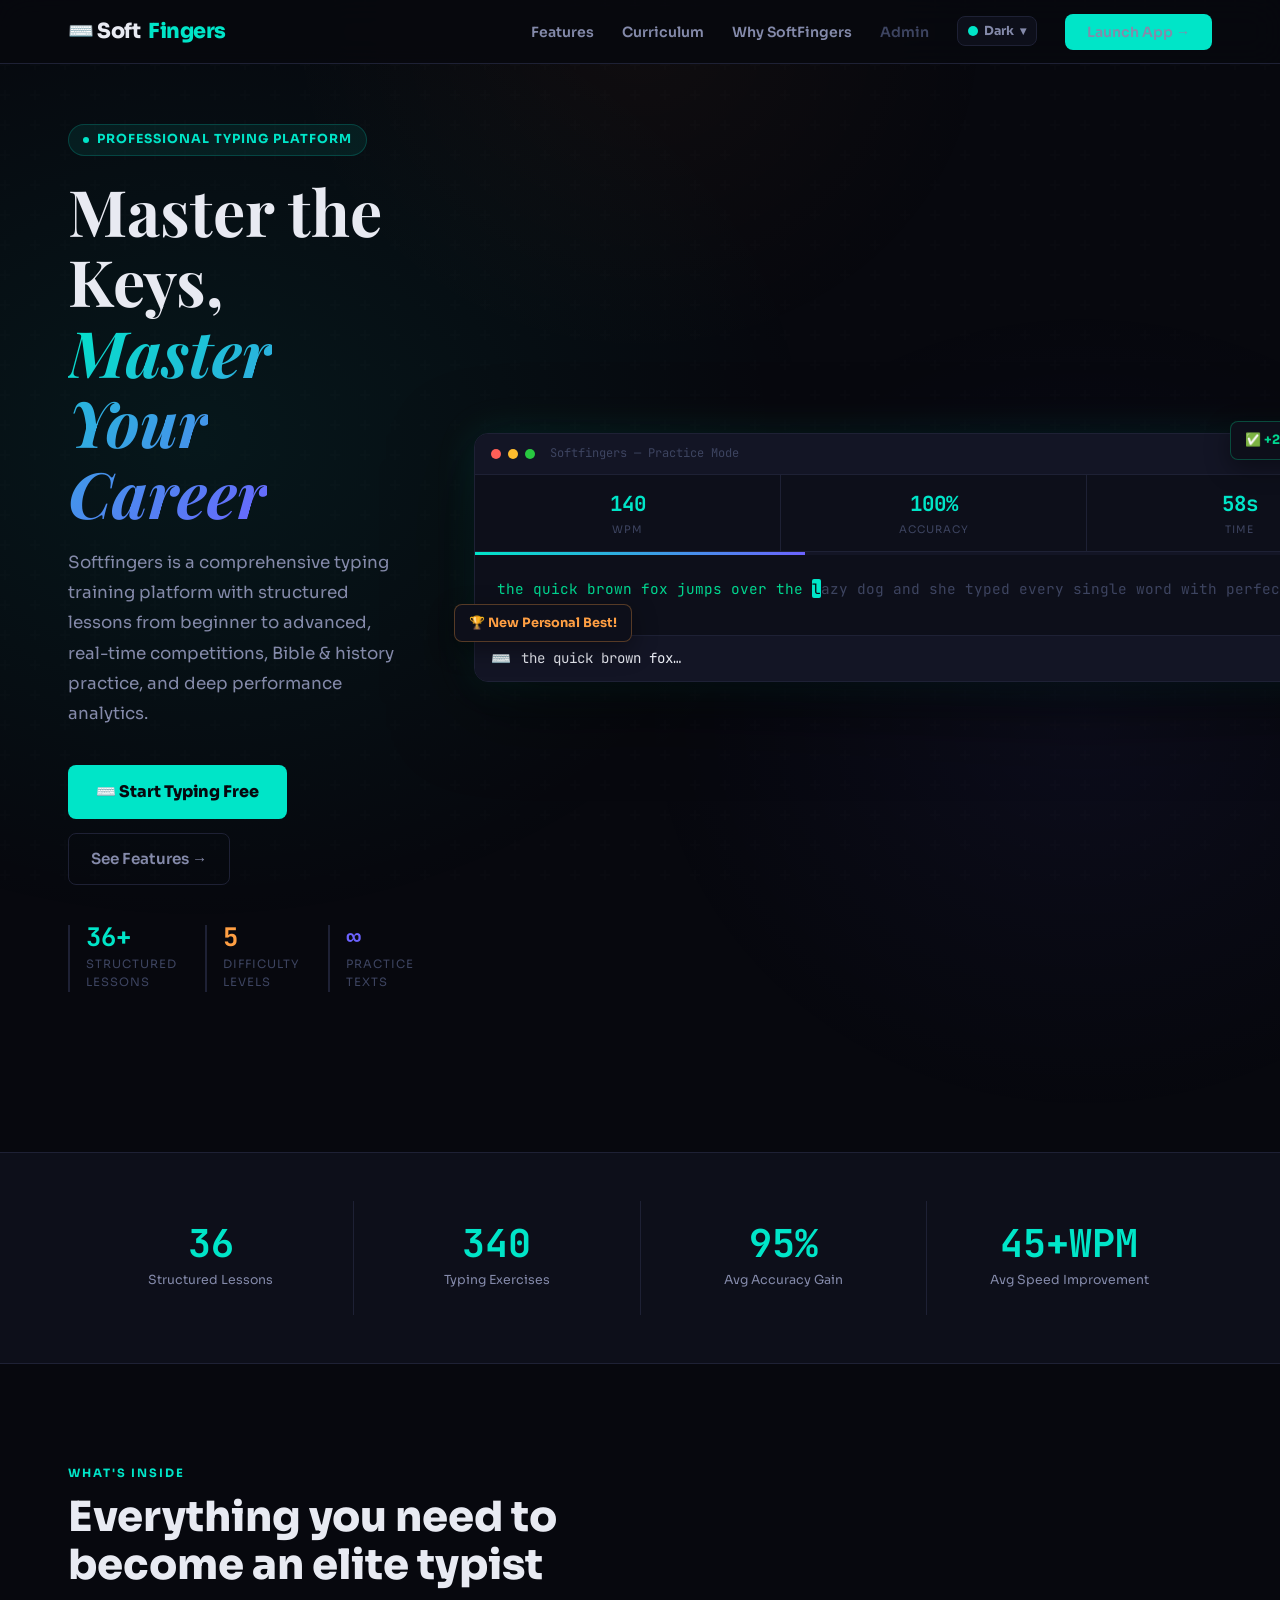
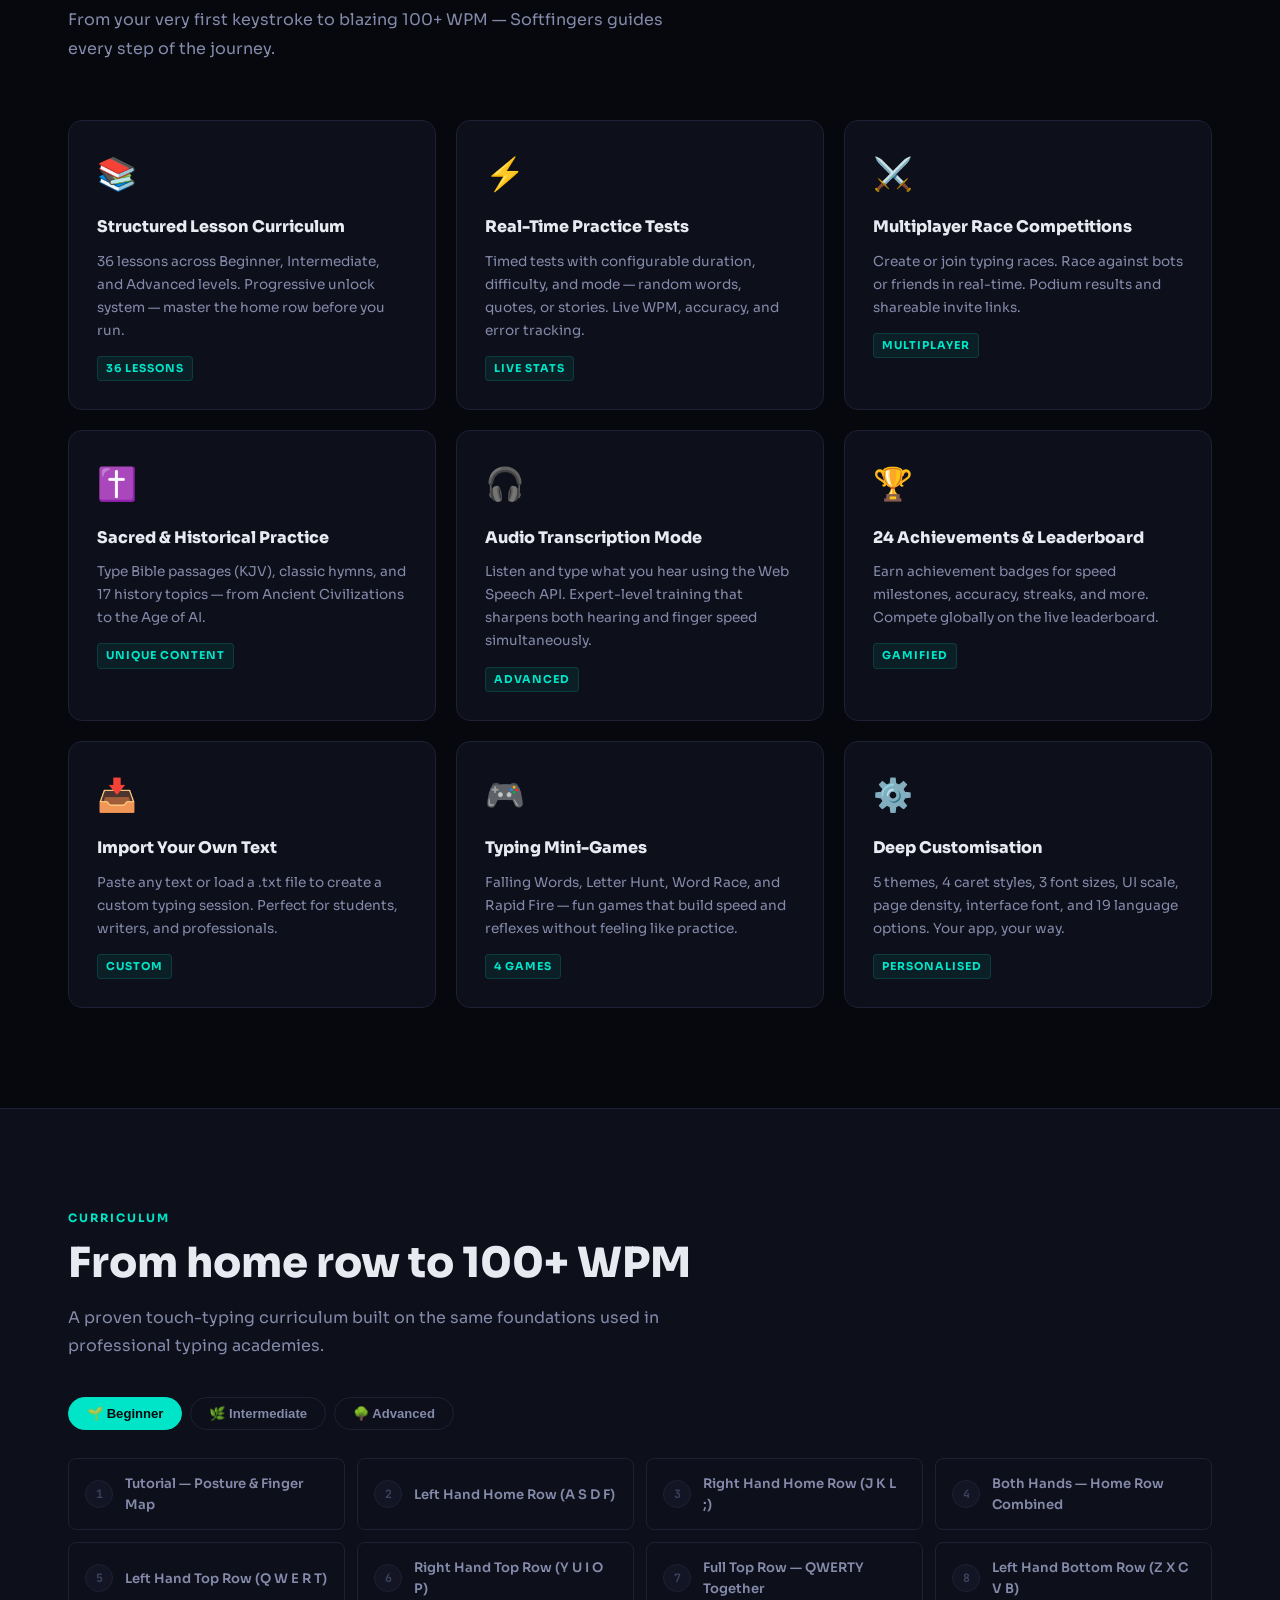
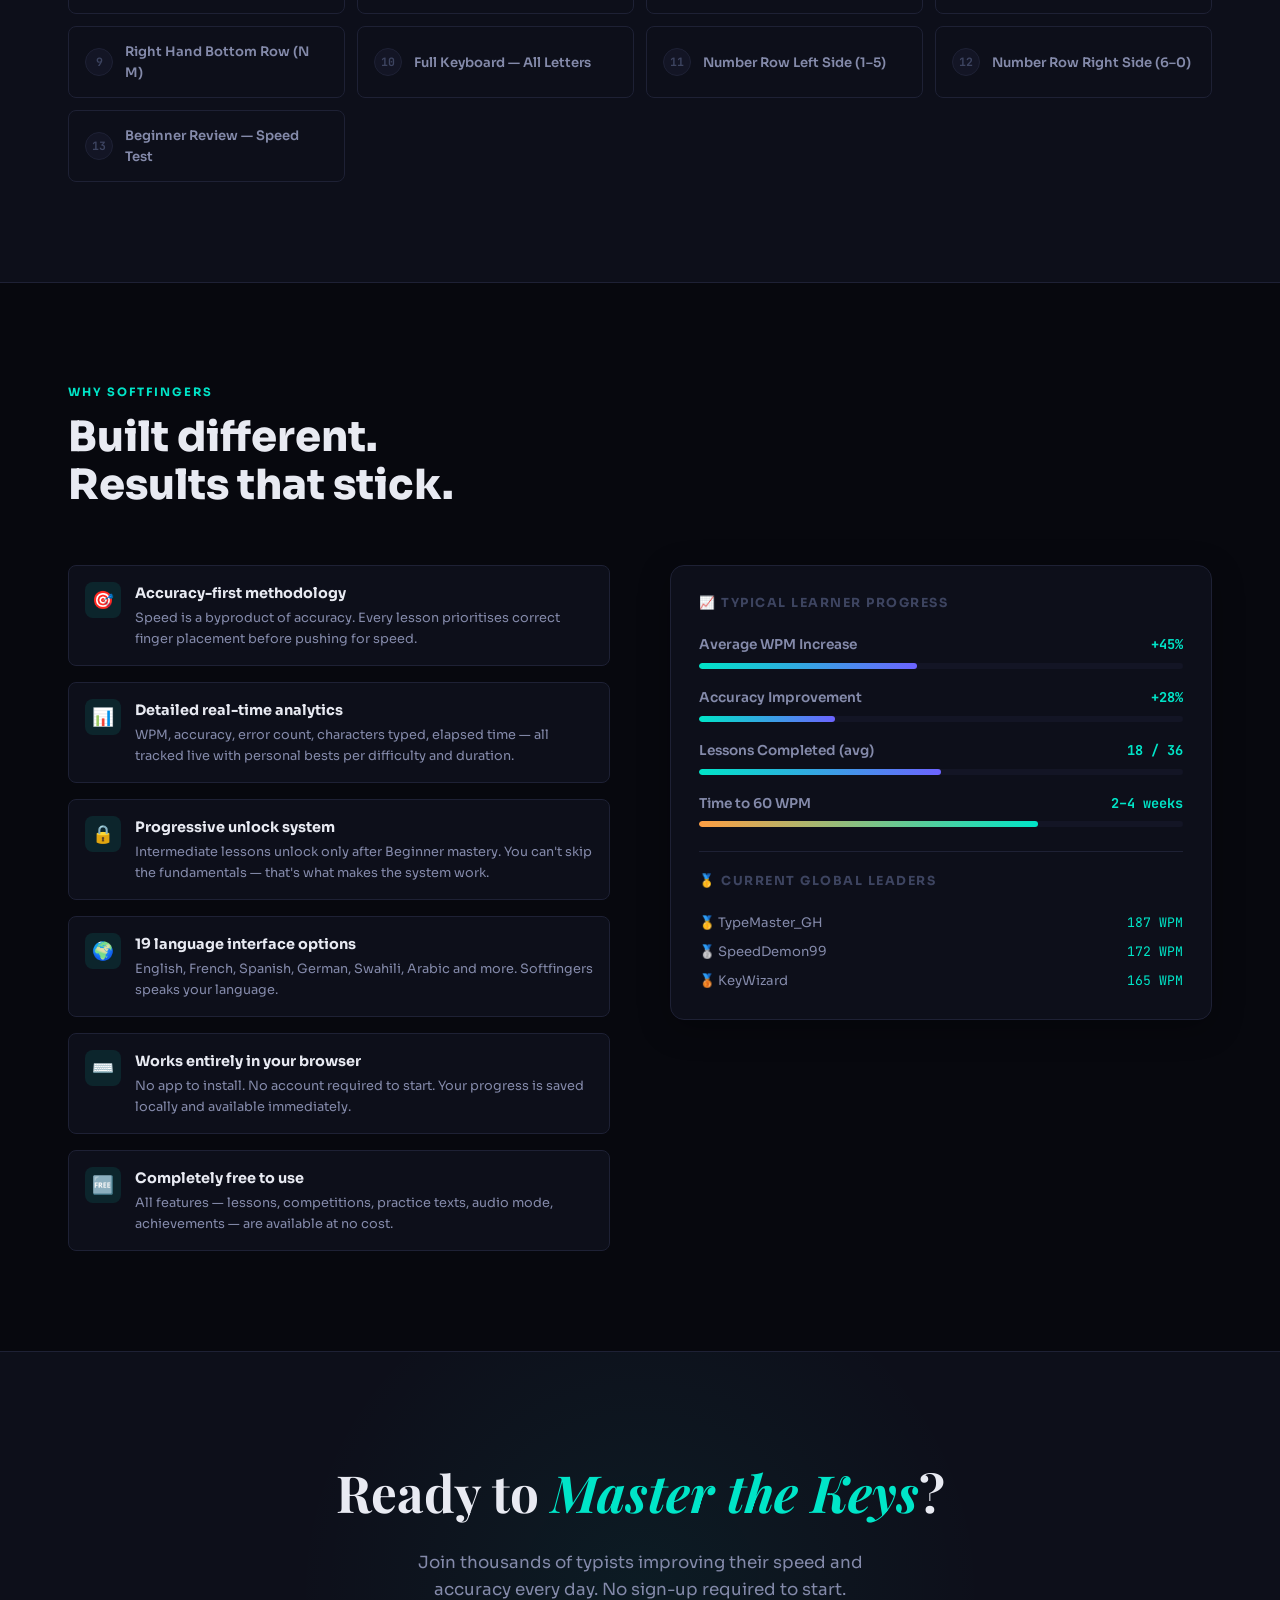
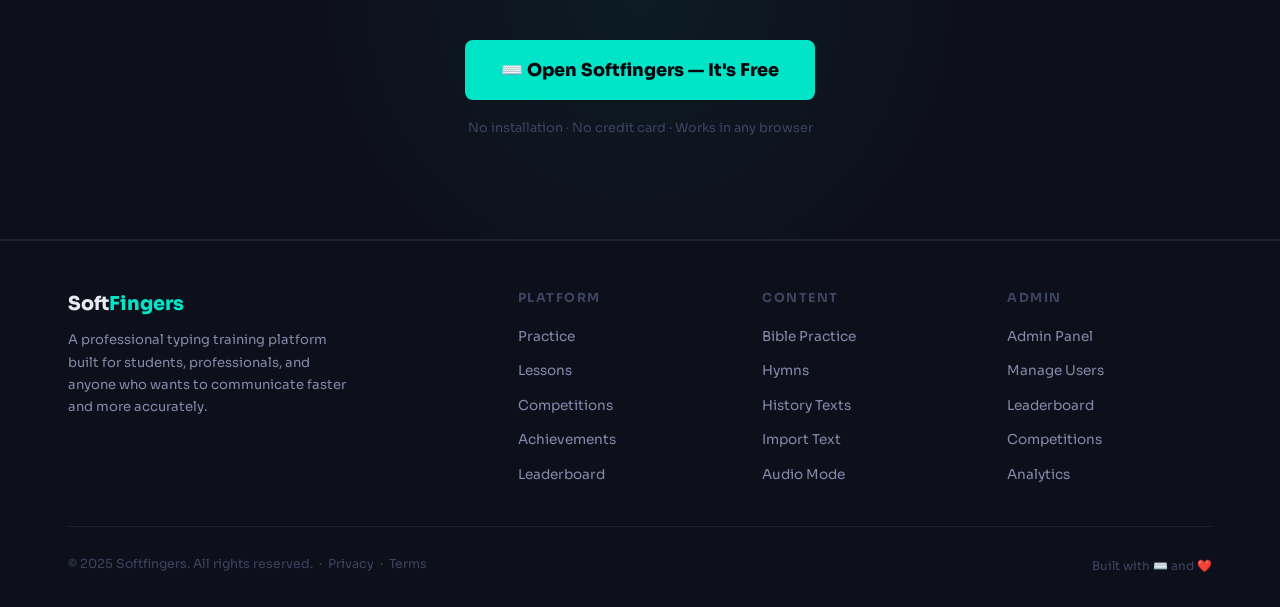
==== commit 073140ab: "Add favicon links to index.html Added favicon links for the website." ====
--- a/index.html
+++ b/index.html
@@ -5,6 +5,8 @@
 <meta name="viewport" content="width=device-width, initial-scale=1.0">
 <title>Softfingers — Master the Keys</title>
 <meta name="description" content="Softfingers is a professional typing training platform with structured lessons, real-time competitions, Bible and history practice, and detailed analytics.">
+<link rel="icon" type="image/svg+xml" href="images/logo/softfiners-logo 2.png">
+<link rel="shortcut icon" href="images/logo/softfingers-logo 1.png">
 <link rel="preconnect" href="https://fonts.googleapis.com">
 <link rel="preconnect" href="https://fonts.gstatic.com" crossorigin>
 <link href="https://fonts.googleapis.com/css2?family=JetBrains+Mono:wght@300;400;700&family=Sora:wght@300;400;600;700;800;900&family=Playfair+Display:ital,wght@0,700;1,700&display=swap" rel="stylesheet">
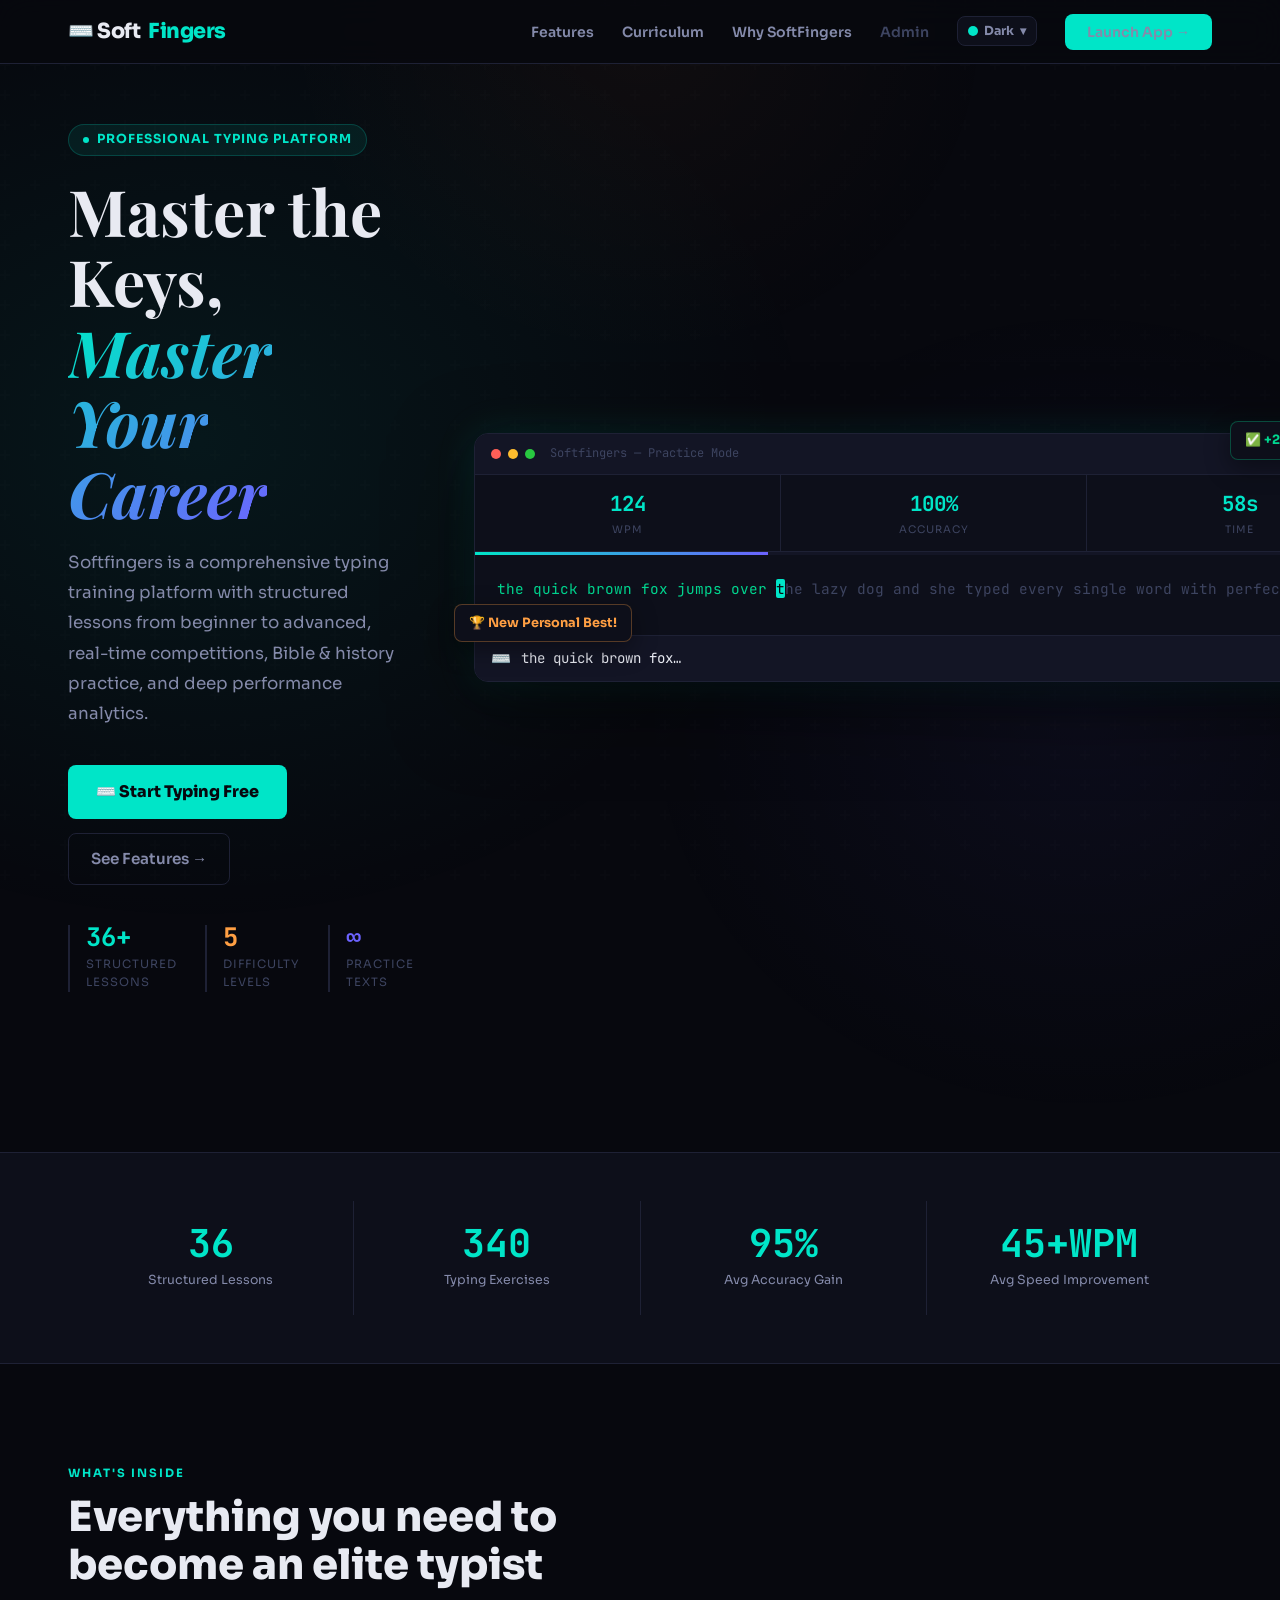
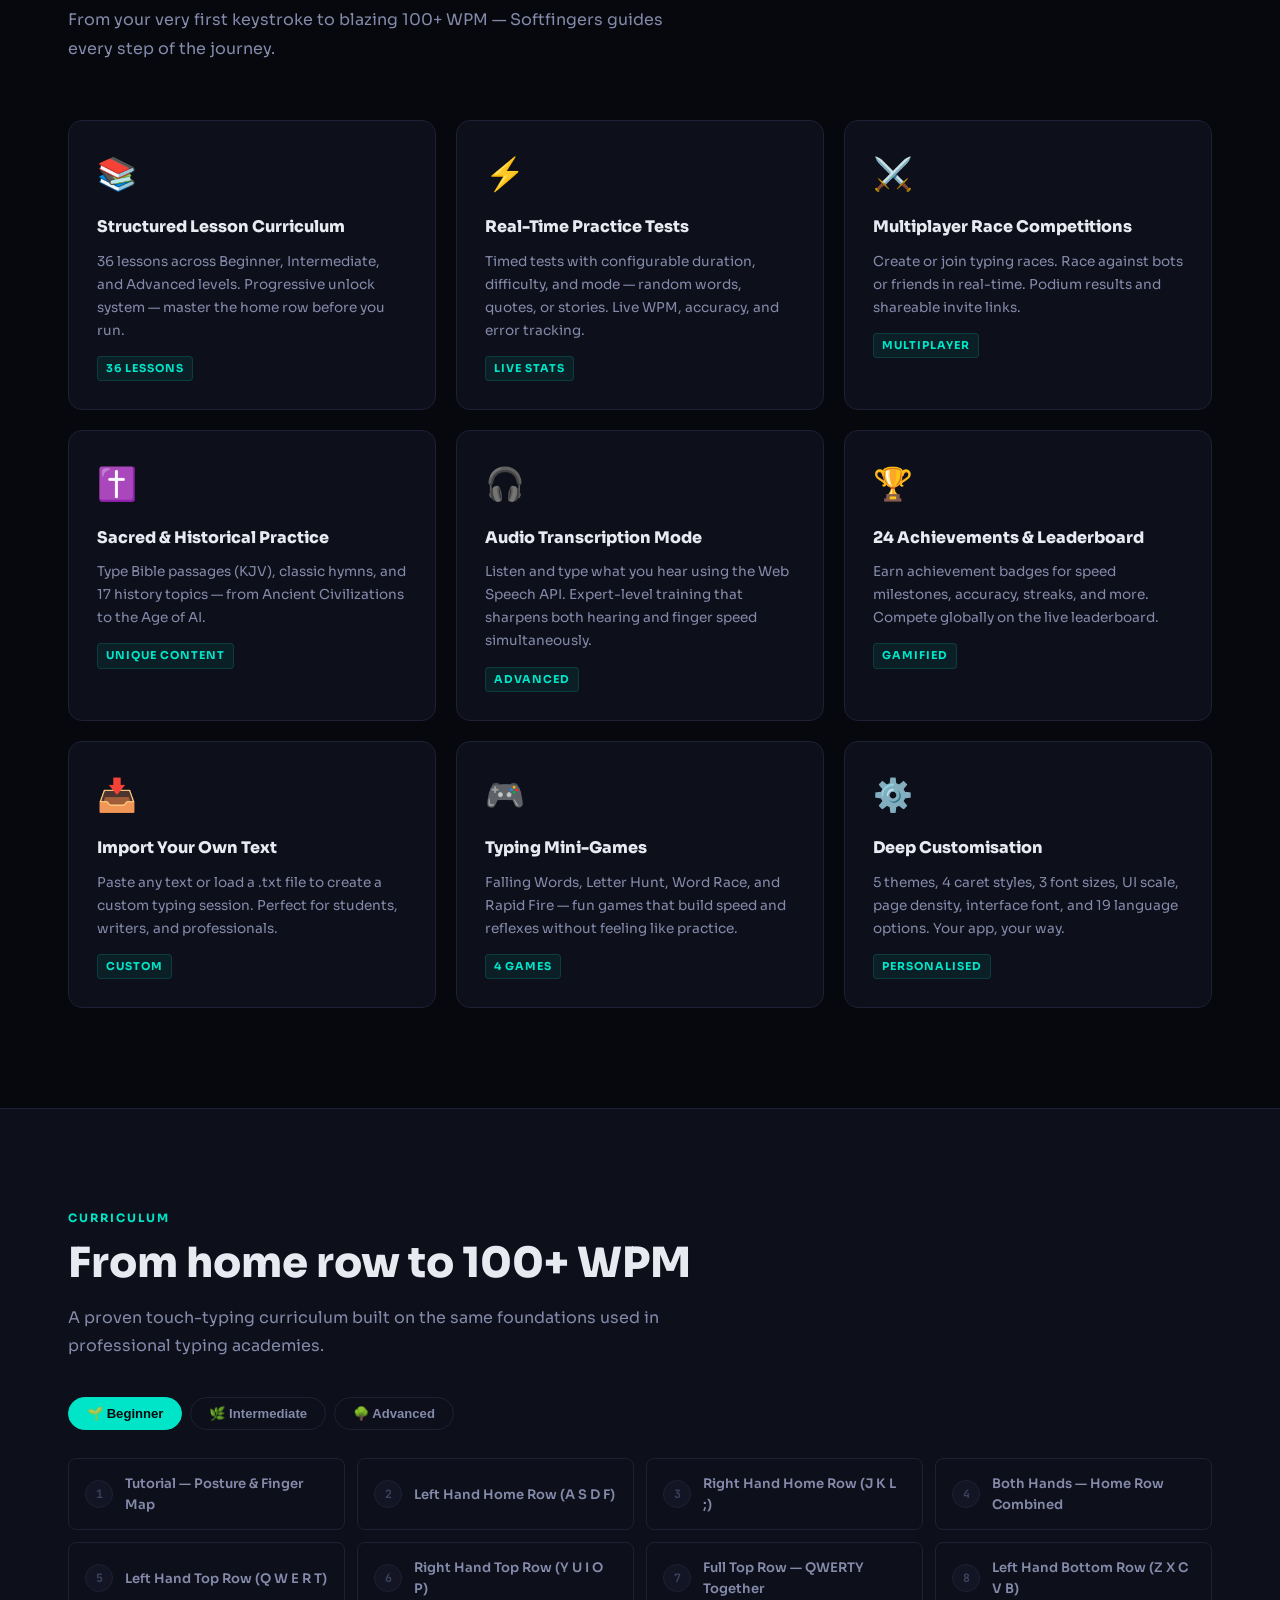
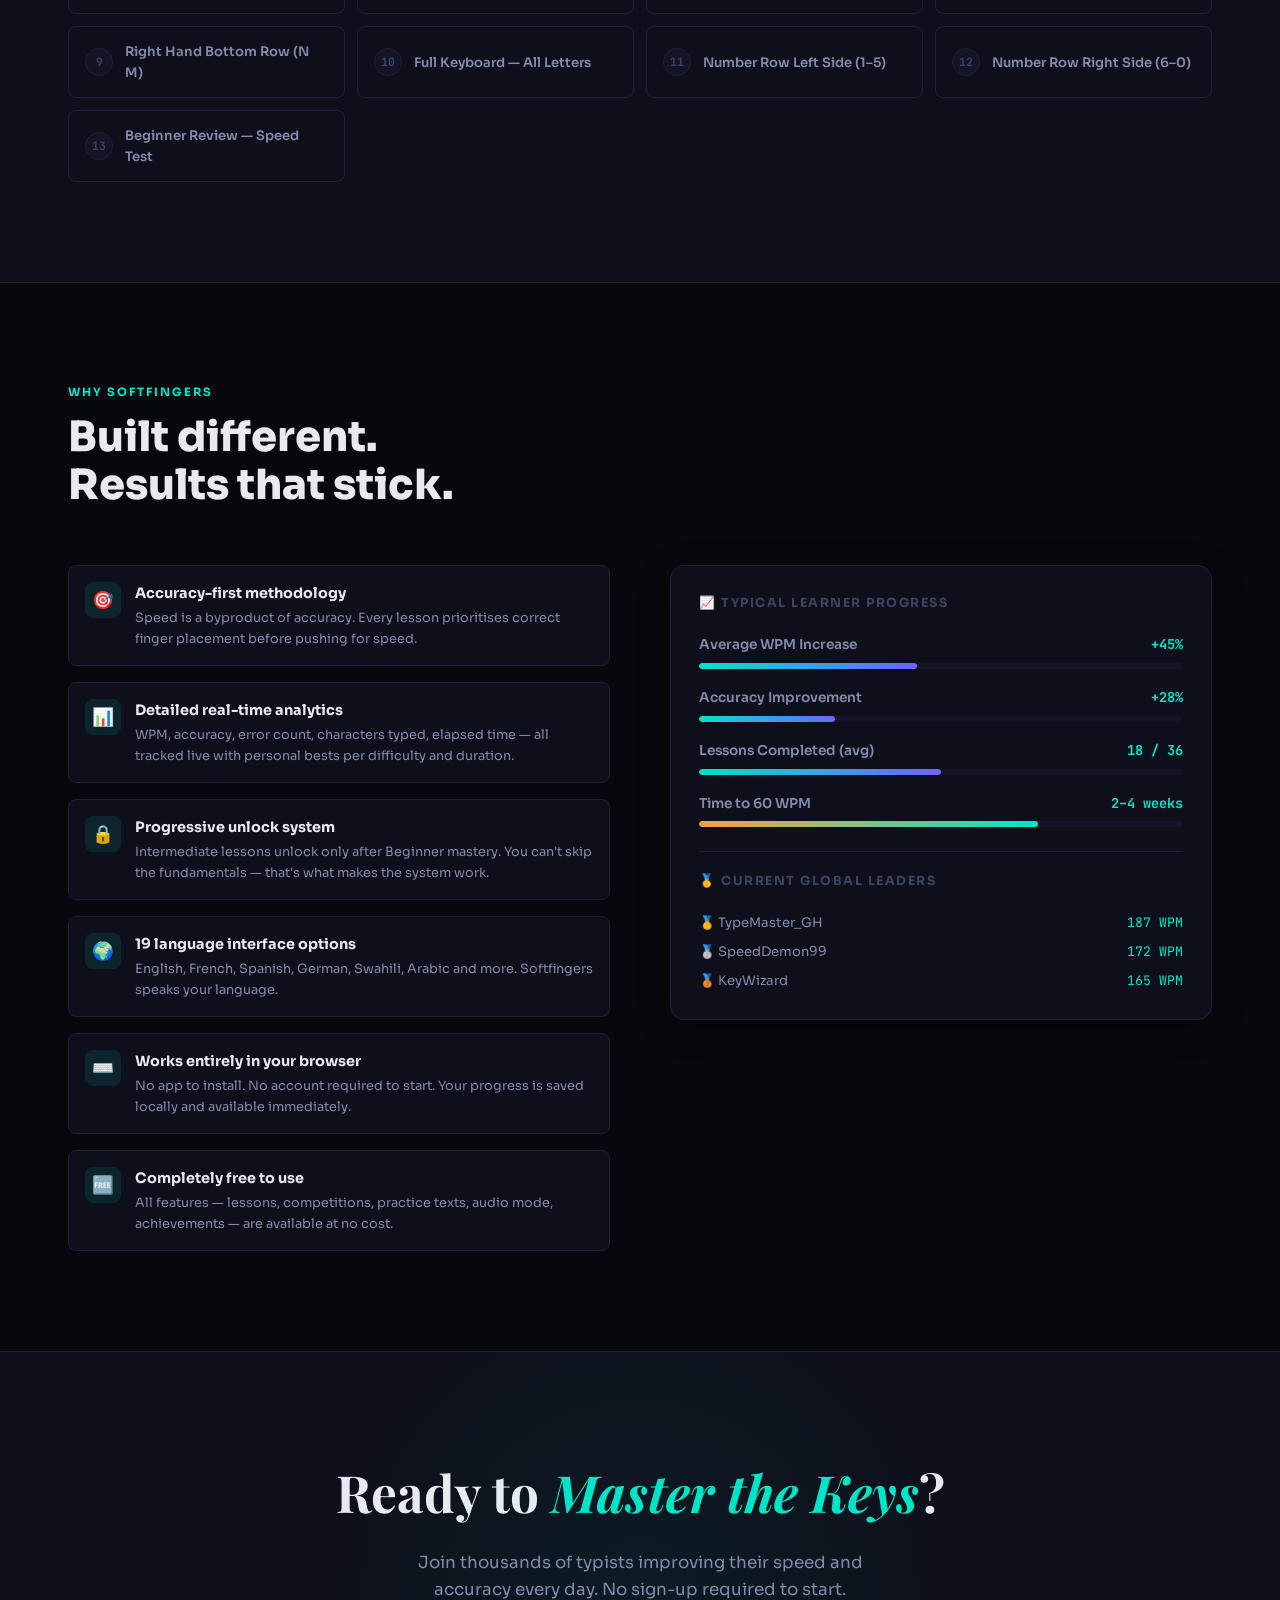
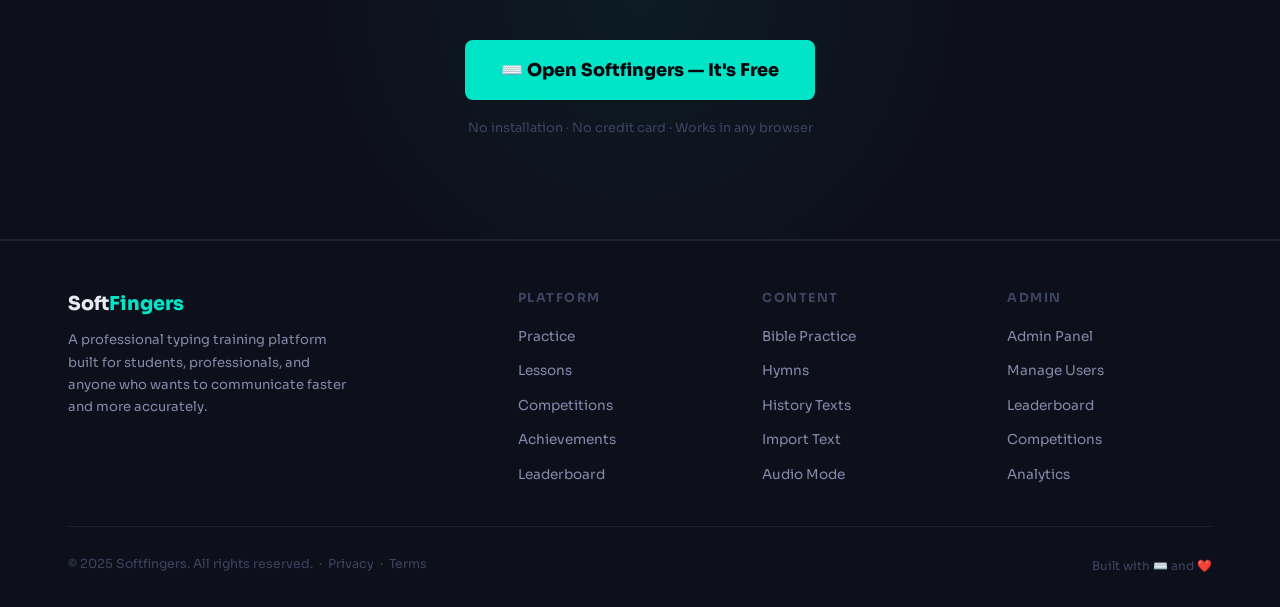
==== commit de918bdf: "Add favicon and manifest links to index.html" ====
--- a/index.html
+++ b/index.html
@@ -5,8 +5,11 @@
 <meta name="viewport" content="width=device-width, initial-scale=1.0">
 <title>Softfingers — Master the Keys</title>
 <meta name="description" content="Softfingers is a professional typing training platform with structured lessons, real-time competitions, Bible and history practice, and detailed analytics.">
-<link rel="icon" type="image/svg+xml" href="images/logo/softfiners-logo 2.png">
-<link rel="shortcut icon" href="images/logo/softfingers-logo 1.png">
+<link rel="icon" type="image/png" href="/favicon-96x96.png" sizes="96x96" />
+<link rel="icon" type="image/svg+xml" href="/favicon.svg" />
+<link rel="shortcut icon" href="/favicon.ico" />
+<link rel="apple-touch-icon" sizes="180x180" href="/apple-touch-icon.png" />
+<link rel="manifest" href="/site.webmanifest" />
 <link rel="preconnect" href="https://fonts.googleapis.com">
 <link rel="preconnect" href="https://fonts.gstatic.com" crossorigin>
 <link href="https://fonts.googleapis.com/css2?family=JetBrains+Mono:wght@300;400;700&family=Sora:wght@300;400;600;700;800;900&family=Playfair+Display:ital,wght@0,700;1,700&display=swap" rel="stylesheet">
